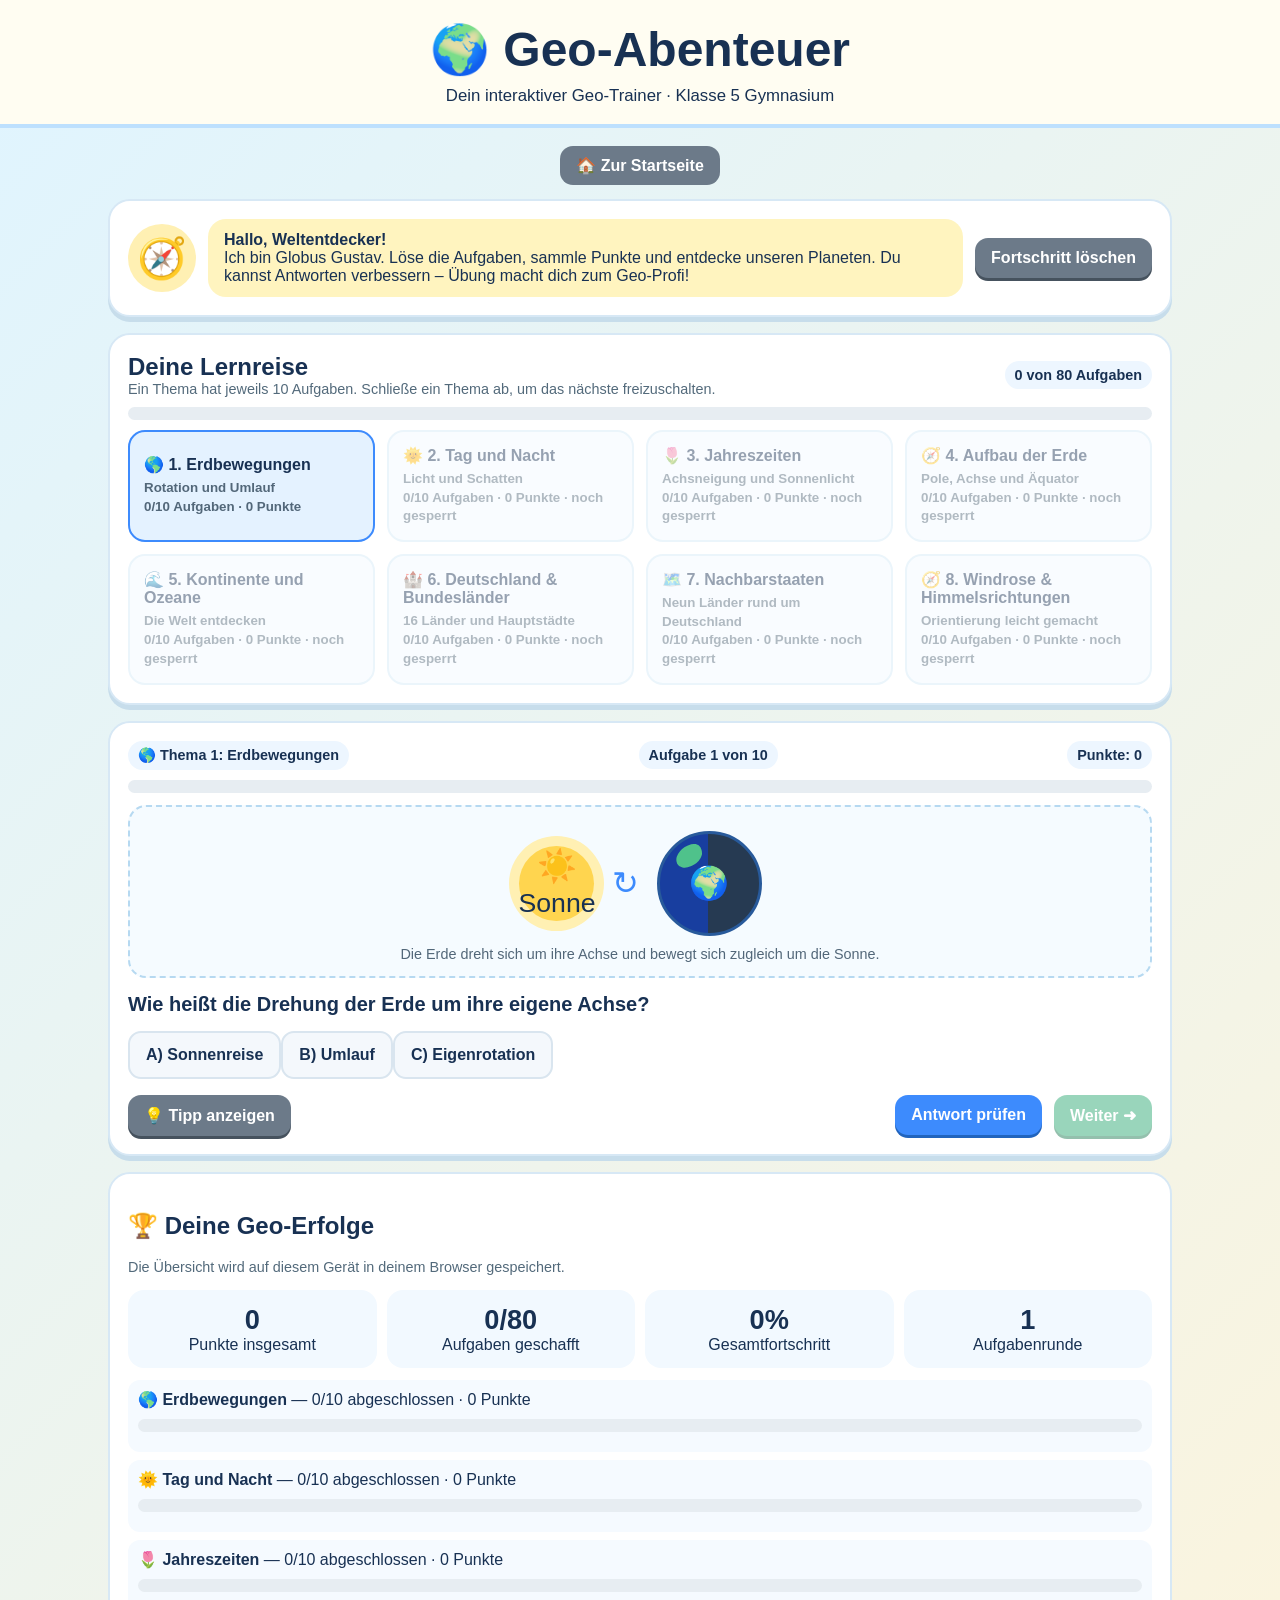
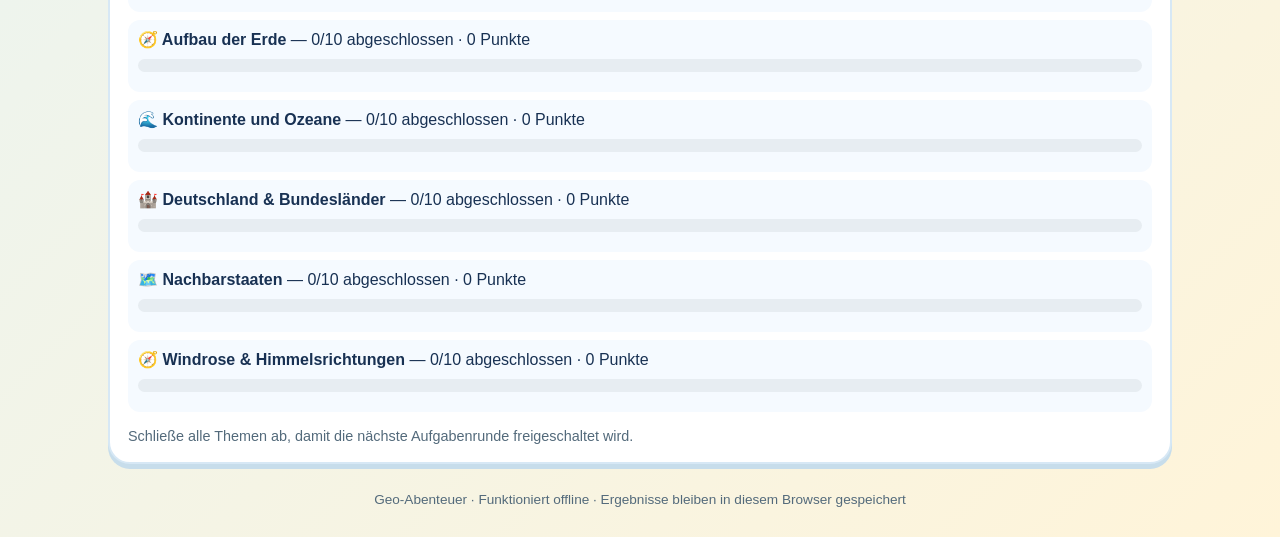
==== geo.html @ bce9910a "Add files via upload" ====
<!DOCTYPE html>
<html lang="de">
<head>
<meta charset="utf-8">
<meta name="viewport" content="width=device-width,initial-scale=1">
<title>Geo-Abenteuer – Klasse 5</title>
<style>
:root{--ink:#183153;--blue:#3d8bfd;--sky:#eaf6ff;--green:#20a46b;--gold:#ffd166;--pink:#ff8fab;--paper:#fffdf6}
*{box-sizing:border-box}body{margin:0;font-family:"Trebuchet MS",Arial,sans-serif;color:var(--ink);background:linear-gradient(135deg,#dff4ff,#fff4d9);min-height:100vh}
header{padding:22px 16px 18px;text-align:center;background:#fffdf2;border-bottom:4px solid #bde0fe}
h1{margin:0;font-size:clamp(1.8rem,4vw,3rem)}header p{margin:8px 0 0;font-size:1.05rem}
.wrap{max-width:1100px;margin:auto;padding:18px}
.panel{background:#fff;border:2px solid #d7e8f5;border-radius:22px;padding:18px;box-shadow:0 5px 0 #c7ddeb;margin-bottom:16px}
.toprow{display:flex;gap:12px;align-items:center;justify-content:space-between;flex-wrap:wrap}
.mascot{font-size:2.5rem;background:#fff0b3;border-radius:50%;width:68px;height:68px;display:grid;place-items:center;flex-shrink:0}
.bubble{background:#fff4bf;border-radius:18px;padding:12px 16px;flex:1;min-width:180px}
button,select,input{font:inherit}button{border:0;border-radius:13px;padding:11px 16px;background:var(--blue);color:white;font-weight:bold;cursor:pointer;box-shadow:0 3px 0 #2164bd;transition:transform .08s}
button:hover{filter:brightness(1.05)}button:active{transform:translateY(2px);box-shadow:0 1px 0 #2164bd}button:disabled{opacity:.45;cursor:not-allowed}
button.secondary{background:#6c7a89;box-shadow:0 3px 0 #46525e}button.green{background:var(--green);box-shadow:0 3px 0 #14764b}button.gold{background:#f2a900;box-shadow:0 3px 0 #b77f00;color:#18243a}
.progressbar{height:13px;background:#e7edf2;border-radius:99px;overflow:hidden;margin:10px 0}.progressbar span{display:block;height:100%;background:linear-gradient(90deg,#22c55e,#8bd450);width:0%;transition:width .25s}
.topics{display:grid;grid-template-columns:repeat(auto-fit,minmax(210px,1fr));gap:12px}
.topic{padding:14px;border-radius:17px;background:#f3faff;border:2px solid #d4eaf8;cursor:pointer;text-align:left;color:var(--ink);box-shadow:none}
.topic.active{border-color:#3d8bfd;background:#e4f2ff}.topic.done{border-color:#55b98a;background:#e9fff3}
.topic strong{display:block;margin-bottom:5px}.topic small{display:block;color:#526779;line-height:1.4}
.quizhead{display:flex;justify-content:space-between;gap:12px;flex-wrap:wrap;align-items:center}
.tag{background:#edf6ff;padding:6px 10px;border-radius:99px;font-size:.9rem;font-weight:bold}
.question{font-size:1.25rem;font-weight:bold;margin:15px 0}
.answers{display:grid;grid-template-columns:repeat(auto-fit,minmax(220px,1fr));gap:10px}
.answer{background:#f4f8fc;border:2px solid #d9e5ef;color:var(--ink);box-shadow:none;text-align:left;min-height:48px}
.answer.chosen{border-color:#3d8bfd;background:#e3f1ff}.answer.correct{border-color:#20a46b;background:#e5fff1}.answer.wrong{border-color:#e76f51;background:#fff0eb}
.feedback{padding:12px 14px;border-radius:14px;margin-top:14px;display:none;line-height:1.45}.feedback.show{display:block}.feedback.good{background:#e6fff0;border:2px solid #8edab0}.feedback.bad{background:#fff0eb;border:2px solid #ffc2b0}
.visual{background:#f5fbff;border:2px dashed #b6d9f1;border-radius:18px;padding:14px;margin:12px 0;text-align:center}
.diagram{display:flex;justify-content:center;align-items:center;gap:18px;flex-wrap:wrap;min-height:125px}
.sun{width:75px;height:75px;border-radius:50%;display:grid;place-items:center;background:#ffd54f;box-shadow:0 0 0 10px #fff0b3;font-size:2rem}
.earth{width:105px;height:105px;border-radius:50%;display:grid;place-items:center;background:linear-gradient(90deg,#183e9f 0 48%,#263a52 49% 100%);color:white;font-size:2rem;position:relative;overflow:hidden;border:3px solid #285a9b}
.earth:after{content:"";position:absolute;left:15px;top:12px;width:28px;height:20px;background:#4fc28b;border-radius:60% 35% 55% 40%;transform:rotate(-25deg)}
.axis{font-size:.9rem;color:#526779}.diagram .arrow{font-size:2rem;color:#3d8bfd}
.windrose{width:210px;height:210px;margin:auto;position:relative;border:3px solid #8bbfe5;border-radius:50%;background:#fff}
.windrose button{position:absolute;width:62px;height:42px;padding:6px;box-shadow:none}.windrose .n{top:4px;left:calc(50% - 31px)}.windrose .s{bottom:4px;left:calc(50% - 31px)}.windrose .e{right:4px;top:calc(50% - 21px)}.windrose .w{left:4px;top:calc(50% - 21px)}.windrose .ne{right:23px;top:24px;background:#f2a900;color:#172a46}.windrose .se{right:23px;bottom:24px;background:#f2a900;color:#172a46}.windrose .sw{left:23px;bottom:24px;background:#f2a900;color:#172a46}.windrose .nw{left:23px;top:24px;background:#f2a900;color:#172a46}
select,input[type=text]{padding:10px;border:2px solid #b8d4e8;border-radius:10px;background:white;max-width:100%}
.mapgrid{display:grid;grid-template-columns:repeat(auto-fit,minmax(130px,1fr));gap:8px;margin-top:12px}
.mapcell{padding:12px;background:#edf7ff;border:2px solid #cce4f6;border-radius:12px;text-align:center}
.smallnote{font-size:.9rem;color:#536a7b}.summarygrid{display:grid;grid-template-columns:repeat(auto-fit,minmax(160px,1fr));gap:10px}.stat{background:#f2f9ff;border-radius:16px;padding:14px;text-align:center}.stat b{font-size:1.7rem;display:block}
footer{text-align:center;padding:12px;color:#536a7b;font-size:.85rem}
@media(max-width:600px){.wrap{padding:10px}.panel{padding:13px}.question{font-size:1.1rem}}
</style>
</head>
<body>
<header><h1>🌍 Geo-Abenteuer</h1><p>Dein interaktiver Geo-Trainer · Klasse 5 Gymnasium</p></header>
<main class="wrap">
<div style="text-align:center;margin-bottom:14px"><a href="index.html" style="display:inline-block;background:#6c7a89;color:white;padding:10px 16px;border-radius:13px;text-decoration:none;font-weight:bold">🏠 Zur Startseite</a></div>
<section class="panel toprow">
 <div class="mascot" aria-hidden="true">🧭</div>
 <div class="bubble"><strong>Hallo, Weltentdecker!</strong><br>Ich bin Globus Gustav. Löse die Aufgaben, sammle Punkte und entdecke unseren Planeten. Du kannst Antworten verbessern – Übung macht dich zum Geo-Profi!</div>
 <button class="secondary" id="resetBtn" title="Alle gespeicherten Ergebnisse löschen">Fortschritt löschen</button>
</section>
<section class="panel">
 <div class="toprow"><div><h2 style="margin:0">Deine Lernreise</h2><div class="smallnote">Ein Thema hat jeweils 10 Aufgaben. Schließe ein Thema ab, um das nächste freizuschalten.</div></div><span class="tag" id="overallTag">0 von 80 Aufgaben</span></div>
 <div class="progressbar"><span id="overallBar"></span></div>
 <div class="topics" id="topics"></div>
</section>
<section class="panel" id="quizPanel">
 <div class="quizhead"><span class="tag" id="topicTag">Thema 1</span><span class="tag" id="countTag">Aufgabe 1 von 10</span><span class="tag" id="scoreTag">Punkte: 0</span></div>
 <div class="progressbar"><span id="topicBar"></span></div>
 <div id="visual" class="visual"></div>
 <div id="question" class="question"></div>
 <div id="answerArea"></div>
 <div id="feedback" class="feedback" role="status" aria-live="polite"></div>
 <div class="toprow" style="margin-top:16px"><button class="secondary" id="hintBtn">💡 Tipp anzeigen</button><span id="hint" class="smallnote"></span><span style="flex:1"></span><button id="checkBtn">Antwort prüfen</button><button class="green" id="nextBtn" disabled>Weiter ➜</button></div>
</section>
<section class="panel" id="summaryPanel">
 <h2>🏆 Deine Geo-Erfolge</h2><p class="smallnote">Die Übersicht wird auf diesem Gerät in deinem Browser gespeichert.</p>
 <div class="summarygrid" id="stats"></div><div id="summaryDetails" style="margin-top:12px"></div>
 <div class="toprow" style="margin-top:16px"><button class="gold" id="newRoundBtn" style="display:none">🔄 Neue Aufgabenrunde</button><span id="roundMessage" class="smallnote"></span></div>
</section>
<footer>Geo-Abenteuer · Funktioniert offline · Ergebnisse bleiben in diesem Browser gespeichert</footer>
</main>
<script>
const topics = [
{title:"Erdbewegungen",icon:"🌎",desc:"Rotation und Umlauf",items:[
["Wie heißt die Drehung der Erde um ihre eigene Achse?","Eigenrotation","Umlauf","Sonnenreise","Eigenrotation","Die Erde dreht sich um ihre eigene Achse. Das nennt man Rotation oder Eigenrotation.","Merke: Die Erde dreht sich wie ein Kreisel."],
["Wie lange dauert eine Erdrotation ungefähr?","24 Stunden","30 Tage","365 Tage","24 Stunden","Eine Drehung dauert ungefähr einen Tag, also 24 Stunden.","Ein Tag entsteht durch eine Drehung."],
["Wie heißt die Bewegung der Erde um die Sonne?","Umlauf","Eigenrotation","Mondrotation","Umlauf","Die Erde umrundet die Sonne auf ihrer Bahn.","Denk an eine Laufbahn um einen Mittelpunkt."],
["Wie lange braucht die Erde für einen Umlauf um die Sonne?","Ein Jahr","Ein Tag","Ein Monat","Ein Jahr","Ein Umlauf dauert ungefähr 365¼ Tage – also ein Jahr.","Ein Jahr hat ungefähr 365 Tage."],
["Welche Bewegung verursacht Tag und Nacht?","Eigenrotation","Umlauf um die Sonne","Die Neigung allein","Eigenrotation","Durch die Drehung wird jede Erdseite einmal zur Sonne und wieder von ihr weg gedreht.","Welche Bewegung bringt verschiedene Orte abwechselnd ins Licht?"],
["Welche Bewegung ist für die Länge eines Jahres wichtig?","Umlauf um die Sonne","Eigenrotation","Die Drehung des Mondes","Umlauf um die Sonne","Ein Jahr ist die Zeit für einen Umlauf der Erde um die Sonne.","Tag = Drehung, Jahr = Umlauf."],
["Die Erde dreht sich um …","ihre eigene Achse","die Sonne als Achse","den Nordpol","ihre eigene Achse","Die Erdachse verläuft gedanklich durch Nordpol und Südpol.","Welche Linie geht durch beide Pole?"],
["Die Erde bewegt sich auf ihrer Bahn um …","die Sonne","den Mond","den Äquator","die Sonne","Die Erde umkreist die Sonne.","Unser Sonnensystem hat die Sonne im Zentrum."],
["Welche Aussage stimmt?","Rotation dauert etwa einen Tag.","Rotation dauert ein Jahr.","Umlauf dauert 24 Stunden.","Rotation dauert etwa einen Tag.","Die Erdrotation dauert ungefähr 24 Stunden.","Ein Tag ist viel kürzer als ein Jahr."],
["Wie nennt man die gedachte Linie durch Nord- und Südpol?","Erdachse","Äquator","Erdumlauf","Erdachse","Die gedachte Drehachse der Erde heißt Erdachse.","Sie verläuft durch beide Pole."]]},
{title:"Tag und Nacht",icon:"🌞",desc:"Licht und Schatten",items:[
["Warum ist es auf der Erde Tag?","Die Sonne beleuchtet diese Erdseite.","Die Erde hört auf, sich zu drehen.","Der Mond leuchtet auf sie.","Die Sonne beleuchtet diese Erdseite.","Die Sonne beleuchtet immer eine Erdhalbkugel; dort ist Tag.","Sonne = Lichtquelle."],
["Warum wird es Nacht?","Der Ort ist von der Sonne abgewandt.","Die Sonne geht wirklich um die Erde.","Die Sonne schaltet sich aus.","Der Ort ist von der Sonne abgewandt.","Durch die Erdrotation dreht sich der Ort auf die Nachtseite.","Die Sonne scheint weiter – nur nicht auf diese Seite."],
["In welche Richtung dreht sich die Erde?","Von Westen nach Osten","Von Osten nach Westen","Von Norden nach Süden","Von Westen nach Osten","Die Erde rotiert von Westen nach Osten. Darum scheint die Sonne im Osten aufzugehen.","Die Sonne scheint am Morgen im Osten zu erscheinen."],
["Wo geht die Sonne scheinbar auf?","Im Osten","Im Westen","Im Süden","Im Osten","Durch die Erdrotation sehen wir die Sonne im Osten aufgehen.","Morgens beginnt der Tag im Osten."],
["Wo geht die Sonne scheinbar unter?","Im Westen","Im Osten","Im Norden","Im Westen","Die Sonne scheint im Westen unterzugehen.","Abends verschwindet sie scheinbar im Westen."],
["Ist überall auf der Erde gleichzeitig Tag?","Nein","Ja","Nur im Sommer","Nein","Eine Erdseite ist beleuchtet, die gegenüberliegende liegt im Dunkeln.","Stell dir eine Kugel mit Licht von einer Seite vor."],
["Was ist die Ursache für den Wechsel von Tag und Nacht?","Die Drehung der Erde","Der Umlauf des Mondes","Die Jahreszeiten","Die Drehung der Erde","Die Erde dreht sich in ungefähr 24 Stunden einmal um ihre Achse.","Das ist die Eigenrotation."],
["Was beleuchtet die Erde?","Die Sonne","Der Mond","Die Sterne allein","Die Sonne","Die Sonne ist unsere wichtigste Lichtquelle.","Ohne Sonnenlicht wäre die Erde dunkel."],
["Wenn bei uns Mittag ist, kann es anderswo …","Nacht sein","überall nur Mittag sein","keine Zeit geben","Nacht sein","Die Erde ist rund und wird nur auf einer Seite direkt von der Sonne beleuchtet.","Auf der anderen Seite ist es dunkel."],
["Warum scheint die Sonne über den Himmel zu wandern?","Weil sich die Erde dreht","Weil sie täglich die Erde umrundet","Weil der Himmel rotiert","Weil sich die Erde dreht","Die scheinbare Bewegung der Sonne entsteht vor allem durch die Erdrotation.","Nicht die Sonne umrundet täglich die Erde."]]},
{title:"Jahreszeiten",icon:"🌷",desc:"Achsneigung und Sonnenlicht",items:[
["Welche vier Jahreszeiten gibt es?","Frühling, Sommer, Herbst, Winter","Regenzeit, Trockenzeit, Nacht, Tag","Morgen, Mittag, Abend, Nacht","Frühling, Sommer, Herbst, Winter","In unseren Breiten unterscheiden wir Frühling, Sommer, Herbst und Winter.","Ordne die vier Jahreszeiten im Jahreslauf."],
["Was ist die wichtigste Ursache für die Jahreszeiten?","Die Neigung der Erdachse und der Umlauf um die Sonne","Die wechselnde Entfernung allein","Die Wolken","Die Neigung der Erdachse und der Umlauf um die Sonne","Die Erdachse ist geneigt. Im Jahreslauf erhalten die Halbkugeln unterschiedlich viel direktes Sonnenlicht.","Achte auf Sonnenstand und Tageslänge."],
["Wenn auf der Nordhalbkugel Sommer ist, ist auf der Südhalbkugel meist …","Winter","auch Sommer","Frühling","Winter","Die Halbkugeln sind im Jahreslauf entgegengesetzt zur Sonne geneigt.","Australien liegt auf der Südhalbkugel."],
["Warum ist es im Sommer oft wärmer?","Die Sonne steht höher und die Tage sind länger.","Die Erde ist immer viel näher an der Sonne.","Die Sonne ist heißer.","Die Sonne steht höher und die Tage sind länger.","Die Sonnenstrahlen treffen steiler auf und erwärmen den Boden stärker.","Steilere Strahlen bündeln Energie auf kleinerer Fläche."],
["Was ist im Winter auf der Nordhalbkugel typisch?","Kurze Tage und tief stehende Sonne","Lange Tage und hoch stehende Sonne","Die Erde hört auf, sich zu drehen","Kurze Tage und tief stehende Sonne","Die Nordhalbkugel ist von der Sonne weg geneigt.","Weniger Tageslicht bedeutet meist weniger Erwärmung."],
["Ist die Erde im Sommer auf der Nordhalbkugel immer am nächsten an der Sonne?","Nein","Ja","Nur nachts","Nein","Die Jahreszeiten entstehen nicht durch die Entfernung zur Sonne.","Die Achsneigung ist entscheidend."],
["Wie heißt die gedachte Linie in der Mitte der Erde?","Äquator","Erdachse","Wendekreis","Äquator","Der Äquator teilt die Erde in Nord- und Südhalbkugel.","Er liegt ungefähr in der Mitte zwischen den Polen."],
["Welche Halbkugel ist im Dezember stärker zur Sonne geneigt?","Südhalbkugel","Nordhalbkugel","Beide gleich stark","Südhalbkugel","Im Dezember ist auf der Südhalbkugel Sommer und auf der Nordhalbkugel Winter.","Denk an Weihnachten in Australien."],
["Warum sind die Tage im Sommer länger?","Die jeweilige Halbkugel ist zur Sonne geneigt.","Die Erde dreht sich im Sommer langsamer.","Die Sonne leuchtet länger.","Die jeweilige Halbkugel ist zur Sonne geneigt.","Der beleuchtete Tagesbogen ist auf dieser Halbkugel länger.","Die Erdrotation bleibt ungefähr gleich schnell."],
["Welche Aussage ist richtig?","Die Erdachse ist geneigt.","Die Erdachse steht senkrecht zur Umlaufbahn.","Jahreszeiten gibt es nur wegen Regen.","Die Erdachse ist geneigt.","Die Neigung der Erdachse beträgt ungefähr 23,5 Grad.","Diese Neigung sorgt für wechselnde Sonneneinstrahlung."]]},
{title:"Aufbau der Erde",icon:"🧭",desc:"Pole, Achse und Äquator",items:[
["Wie heißt die Hälfte nördlich des Äquators?","Nordhalbkugel","Südhalbkugel","Ozeanhalbkugel","Nordhalbkugel","Der Äquator teilt die Erde in eine Nord- und eine Südhalbkugel.","Nord liegt auf der Seite des Nordpols."],
["Wie heißt die Hälfte südlich des Äquators?","Südhalbkugel","Nordhalbkugel","Osthalbkugel","Südhalbkugel","Südlich des Äquators liegt die Südhalbkugel.","Dort liegt zum Beispiel Australien."],
["Wie heißt der nördlichste Punkt der Erde?","Nordpol","Südpol","Äquator","Nordpol","Der Nordpol liegt ganz im Norden der Erdachse.","Der Südpol liegt gegenüber."],
["Wie heißt der südlichste Punkt der Erde?","Südpol","Nordpol","Äquator","Südpol","Der Südpol liegt ganz im Süden.","Er liegt in der Antarktis."],
["Was ist der Äquator?","Eine gedachte Linie um die Mitte der Erde","Eine echte Straße","Die Erdachse","Eine gedachte Linie um die Mitte der Erde","Der Äquator ist eine gedachte Linie, die Nord- und Südhalbkugel trennt.","Er verläuft rund um die Erde."],
["Was ist die Erdachse?","Eine gedachte Linie durch die Pole","Eine Linie um den Äquator","Die Umlaufbahn","Eine gedachte Linie durch die Pole","Die Erde dreht sich um ihre gedachte Achse.","Sie ist auf Globusmodellen oft eingezeichnet."],
["Welche Bezeichnung passt zum Pol oben auf einem üblichen Globus?","Nordpol","Südpol","Äquator","Nordpol","Auf einem üblichen Globus ist der Nordpol oben dargestellt.","Das ist die übliche Kartendarstellung."],
["Der Äquator teilt die Erde in …","Nordhalbkugel und Südhalbkugel","Osten und Westen","Land und Wasser","Nordhalbkugel und Südhalbkugel","Die beiden Hälften heißen Nord- und Südhalbkugel.","Halbkugel bedeutet eine Hälfte der Kugel."],
["Was passiert bei der Erdrotation?","Die Erde dreht sich um ihre Achse.","Die Erde dreht sich um den Äquator.","Die Pole wandern täglich um die Erde.","Die Erde dreht sich um ihre Achse.","Die Erdachse ist die gedachte Linie der Drehung.","Rotation bedeutet Drehung."],
["Welche Linie verbindet Nordpol und Südpol gedanklich durch die Erde?","Erdachse","Äquator","Wendekreis","Erdachse","Die Erdachse verläuft durch beide Pole.","Der Äquator liegt quer dazu."]]},
{title:"Kontinente und Ozeane",icon:"🌊",desc:"Die Welt entdecken",items:[
["Wie viele Kontinente werden in unserem Modell unterschieden?","Sieben","Fünf","Neun","Sieben","Wir unterscheiden hier sieben Kontinente: Europa, Asien, Afrika, Nordamerika, Südamerika, Australien und Antarktika.","Lerne die Namen als Liste."],
["Welcher Kontinent liegt südlich von Europa?","Afrika","Nordamerika","Antarktika","Afrika","Afrika liegt südlich von Europa, getrennt durch das Mittelmeer.","Denk an das Mittelmeer."],
["Welcher Kontinent ist flächenmäßig der größte?","Asien","Europa","Australien","Asien","Asien ist der größte Kontinent.","Er reicht von Westasien bis weit nach Ostasien."],
["Welcher Kontinent liegt am Südpol?","Antarktika","Europa","Afrika","Antarktika","Antarktika umgibt den geografischen Südpol.","Dort ist es sehr kalt."],
["Wie viele Ozeane werden meist unterschieden?","Fünf","Drei","Sieben","Fünf","Pazifik, Atlantik, Indischer, Arktischer und Südlicher Ozean.","Merke dir die fünf Namen."],
["Welcher Ozean liegt zwischen Europa und Nordamerika?","Atlantischer Ozean","Indischer Ozean","Pazifischer Ozean","Atlantischer Ozean","Der Atlantik liegt zwischen Europa/Afrika und Amerika.","Er ist eine wichtige Verbindung zwischen den Kontinenten."],
["Welcher Ozean ist der größte?","Pazifischer Ozean","Arktischer Ozean","Indischer Ozean","Pazifischer Ozean","Der Pazifik ist der größte Ozean.","Er liegt zwischen Asien/Australien und Amerika."],
["Was ist ein Kontinent?","Eine große zusammenhängende Landmasse","Ein sehr tiefer Meeresteil","Ein einzelnes Land","Eine große zusammenhängende Landmasse","Kontinente sind große Landgebiete der Erde.","Ein Kontinent kann viele Länder umfassen."],
["Was ist ein Ozean?","Eine riesige zusammenhängende Meeresfläche","Ein Gebirge","Eine Insel","Eine riesige zusammenhängende Meeresfläche","Ozeane sind die großen Meeresbecken der Erde.","Sie trennen und verbinden Kontinente."],
["Welcher Kontinent liegt östlich von Europa und ist mit ihm verbunden?","Asien","Südamerika","Antarktika","Asien","Europa und Asien bilden zusammen die Landmasse Eurasien.","Die Grenze zwischen Europa und Asien ist teils eine Festlegung."]]},
{title:"Deutschland & Bundesländer",icon:"🏰",desc:"16 Länder und Hauptstädte",items:[
["Wie viele Bundesländer hat Deutschland?","16","9","12","16","Deutschland besteht aus 16 Bundesländern.","Dazu gehören auch drei Stadtstaaten."],
["Was ist die Hauptstadt von Sachsen?","Dresden","Leipzig","Chemnitz","Dresden","Dresden ist die Landeshauptstadt Sachsens.","Leipzig ist die größte Stadt Sachsens, aber nicht die Hauptstadt."],
["Was ist die Hauptstadt von Bayern?","München","Nürnberg","Augsburg","München","München ist die Landeshauptstadt Bayerns.","Bayern liegt im Südosten Deutschlands."],
["Was ist die Hauptstadt von Brandenburg?","Potsdam","Cottbus","Frankfurt (Oder)","Potsdam","Potsdam ist die Landeshauptstadt Brandenburgs und liegt nahe Berlin.","Berlin ist ein eigenes Bundesland."],
["Welches Bundesland hat die Hauptstadt Kiel?","Schleswig-Holstein","Mecklenburg-Vorpommern","Niedersachsen","Schleswig-Holstein","Kiel liegt im Norden an der Ostsee.","Merke: Kiel – Schleswig-Holstein."],
["Welche Stadt ist die Hauptstadt von Thüringen?","Erfurt","Jena","Weimar","Erfurt","Erfurt ist die Landeshauptstadt Thüringens.","Thüringen liegt in der Mitte Deutschlands."],
["Welche Hauptstadt gehört zu Hessen?","Wiesbaden","Frankfurt am Main","Kassel","Wiesbaden","Wiesbaden ist die Landeshauptstadt Hessens.","Frankfurt ist eine große Finanzstadt, aber nicht die Hauptstadt."],
["Welche Stadt ist die Hauptstadt von Mecklenburg-Vorpommern?","Schwerin","Rostock","Stralsund","Schwerin","Schwerin ist die Landeshauptstadt Mecklenburg-Vorpommerns.","Rostock ist eine bekannte Hafenstadt."],
["Welches Bundesland hat die Hauptstadt Mainz?","Rheinland-Pfalz","Saarland","Hessen","Rheinland-Pfalz","Mainz ist die Landeshauptstadt von Rheinland-Pfalz.","Mainz liegt am Rhein."],
["Welche Hauptstadt gehört zu Baden-Württemberg?","Stuttgart","Karlsruhe","Mannheim","Stuttgart","Stuttgart ist die Landeshauptstadt Baden-Württembergs.","Das Bundesland liegt im Südwesten."]]},
{title:"Nachbarstaaten",icon:"🗺️",desc:"Neun Länder rund um Deutschland",items:[
["Wie viele Nachbarstaaten hat Deutschland?","Neun","Sieben","Elf","Neun","Deutschland grenzt an neun Staaten.","Zähle sie auf einer Karte rundherum."],
["Welcher Nachbarstaat liegt nördlich von Deutschland?","Dänemark","Österreich","Schweiz","Dänemark","Dänemark liegt nördlich von Schleswig-Holstein.","Es ist Deutschlands einziger nördlicher Landnachbar."],
["Welcher Nachbarstaat liegt östlich von Deutschland?","Polen","Frankreich","Belgien","Polen","Polen grenzt im Osten an Deutschland.","Die Oder bildet teilweise die Grenze."],
["Welcher Nachbarstaat liegt südöstlich von Deutschland?","Tschechien","Niederlande","Luxemburg","Tschechien","Tschechien liegt südöstlich von Deutschland.","Es grenzt unter anderem an Sachsen und Bayern."],
["Welcher Staat liegt südlich von Deutschland?","Österreich","Dänemark","Niederlande","Österreich","Österreich liegt südlich von Deutschland.","Auch die Schweiz liegt im Süden."],
["Welcher Nachbarstaat liegt westlich von Deutschland?","Frankreich","Polen","Tschechien","Frankreich","Frankreich liegt westlich beziehungsweise südwestlich von Deutschland.","Es grenzt unter anderem an das Saarland und Rheinland-Pfalz."],
["Welcher Staat grenzt im Westen an Deutschland und heißt wie seine Hauptstadt?","Luxemburg","Belgien","Dänemark","Luxemburg","Das Land Luxemburg grenzt im Westen an Deutschland.","Ein kleines Nachbarland."],
["Welcher Staat liegt zwischen Deutschland und Frankreich im Westen?","Belgien","Polen","Österreich","Belgien","Belgien liegt westlich von Deutschland und nördlich von Frankreich.","Die Niederlande liegen ebenfalls im Westen."],
["Welcher Nachbarstaat liegt im Nordwesten?","Niederlande","Österreich","Polen","Niederlande","Die Niederlande liegen nordwestlich von Deutschland.","Sie grenzen an Nordrhein-Westfalen und Niedersachsen."],
["Welcher Staat liegt südlich von Bayern und Baden-Württemberg?","Schweiz","Dänemark","Polen","Schweiz","Die Schweiz liegt südlich von Deutschland.","Sie grenzt an Baden-Württemberg und Bayern."]]},
{title:"Windrose & Himmelsrichtungen",icon:"🧭",desc:"Orientierung leicht gemacht",items:[
["Welche Himmelsrichtung liegt oben auf einer üblichen Karte?","Norden","Süden","Westen","Norden","Karten sind meist so ausgerichtet, dass Norden oben liegt.","Oben = Norden, wenn nichts anderes angegeben ist."],
["Welche Richtung liegt rechts auf einer üblichen Karte?","Osten","Westen","Süden","Osten","Wenn Norden oben ist, liegt Osten rechts.","Merke: N oben, O rechts."],
["Welche Richtung liegt links auf einer üblichen Karte?","Westen","Osten","Norden","Westen","Westen liegt links, wenn Norden oben ist.","W steht links."],
["Welche Richtung liegt gegenüber von Norden?","Süden","Osten","Nordosten","Süden","Norden und Süden liegen einander gegenüber.","Sie bilden eine Nord-Süd-Linie."],
["Welche Richtung liegt zwischen Norden und Osten?","Nordosten","Südosten","Nordwesten","Nordosten","Nordosten liegt genau zwischen Norden und Osten.","Die Zwischenrichtungen liegen diagonal."],
["Welche Richtung liegt zwischen Süden und Westen?","Südwesten","Südosten","Nordwesten","Südwesten","Südwesten liegt zwischen Süden und Westen.","Süd + West = Südwest."],
["Wenn du nach Osten schaust, liegt Norden …","links","rechts","hinter dir","links","Drehst du dich nach Osten, zeigt deine linke Seite nach Norden.","Probiere es mit deinem Körper aus."],
["Welche Richtung liegt zwischen Osten und Süden?","Südosten","Nordosten","Südwesten","Südosten","Südosten liegt diagonal zwischen Osten und Süden.","O + S = SO."],
["Welche Abkürzung steht für Nordwesten?","NW","NO","SW","NW","NW bedeutet Nordwesten.","N steht für Nord, W für West."],
["Ein Ort liegt südlich von dir. In welche Richtung musst du gehen?","Nach Süden","Nach Norden","Nach Westen","Nach Süden","Südlich bedeutet in Richtung Süden.","Auf einer normalen Karte ist Süden unten."]]}
];
let state={round:1,active:0,progress:topics.map(()=>({done:0,score:0,answers:[]})),questionOrder:topics.map(t=>t.items.map((_,i)=>i)),current:0,selected:null,checked:false};
const $=id=>document.getElementById(id);
function save(){try{localStorage.setItem("geoAbenteuerV1",JSON.stringify(state))}catch(e){}}
function load(){try{const s=JSON.parse(localStorage.getItem("geoAbenteuerV1"));if(s&&s.progress&&s.progress.length===topics.length)state=s}catch(e){}}
function unlocked(i){return i===0||state.progress[i-1].done>=10}
function renderTopics(){
 const el=$("topics");el.innerHTML="";
 topics.forEach((t,i)=>{let p=state.progress[i],b=document.createElement("button");b.className="topic"+(i===state.active?" active":"")+(p.done>=10?" done":"");b.disabled=!unlocked(i);b.innerHTML=`<strong>${t.icon} ${i+1}. ${t.title} ${p.done>=10?"✅":""}</strong><small>${t.desc}</small><small>${p.done}/10 Aufgaben · ${p.score} Punkte ${!unlocked(i)?"· noch gesperrt":""}</small>`;b.onclick=()=>{state.active=i;state.current=Math.min(state.progress[i].done,9);state.selected=null;state.checked=false;render()};el.appendChild(b)});
}
function currentQ(){let t=topics[state.active],idx=state.questionOrder[state.active][state.current];return t.items[idx]}
function visualFor(i){
 if(i===0)return `<div class="diagram"><div class="sun">☀️<br><small>Sonne</small></div><div class="arrow">↻</div><div class="earth">🌍</div></div><div class="axis">Die Erde dreht sich um ihre Achse und bewegt sich zugleich um die Sonne.</div>`;
 if(i===1)return `<div class="diagram"><div class="sun">☀️</div><div class="arrow">☀️ ➜</div><div class="earth">🌍</div></div><div class="axis">Eine Seite ist beleuchtet, die andere liegt im Schatten.</div>`;
 if(i===2)return `<div class="diagram"><div class="sun">☀️</div><div class="arrow">↗</div><div class="earth" style="transform:rotate(23deg)">🌍</div></div><div class="axis">Die Erdachse ist geneigt. Im Jahreslauf ändern sich Sonnenstand und Tageslänge.</div>`;
 if(i===3)return `<div class="diagram"><div class="earth">🌍</div></div><div class="axis">Nordpol · Erdachse · Äquator · Südpol</div>`;
 if(i===7)return `<div class="windrose"><button class="n" onclick="rose('N')">N</button><button class="ne" onclick="rose('NO')">NO</button><button class="e" onclick="rose('O')">O</button><button class="se" onclick="rose('SO')">SO</button><button class="s" onclick="rose('S')">S</button><button class="sw" onclick="rose('SW')">SW</button><button class="w" onclick="rose('W')">W</button><button class="nw" onclick="rose('NW')">NW</button></div><div class="axis">Klicke eine Richtung an, um sie in einer kleinen Übung zu erkennen.</div>`;
 if(i===4)return `<div style="font-size:2.5rem">🌍 🧩 🌊</div><div class="axis">Kontinente sind große Landmassen, Ozeane sind riesige Meeresflächen.</div>`;
 if(i===5)return `<div style="font-size:2.5rem">🇩🇪 🏙️ 🏞️</div><div class="axis">Deutschland besteht aus 16 Bundesländern. Jedes hat eine Landeshauptstadt.</div>`;
 if(i===6)return `<div style="font-size:2.5rem">🇩🇪 ↔ 🇩🇰 🇵🇱 🇨🇿 🇦🇹 🇨🇭 🇫🇷 🇱🇺 🇧🇪 🇳🇱</div><div class="axis">Deutschland hat neun Nachbarstaaten.</div>`;
 return `<div style="font-size:2.5rem">🧭 N · O · S · W</div><div class="axis">Die Windrose zeigt die vier Hauptrichtungen und vier Zwischenrichtungen.</div>`;
}
window.rose=function(v){$("hint").textContent="Du hast "+({N:"Norden",NO:"Nordosten",O:"Osten",SO:"Südosten",S:"Süden",SW:"Südwesten",W:"Westen",NW:"Nordwesten"}[v])+" angeklickt. Schau, wo die Richtung auf der Windrose liegt!";};
function renderQuestion(){
 let i=state.active,t=topics[i],q=currentQ(),p=state.progress[i];$("topicTag").textContent=`${t.icon} Thema ${i+1}: ${t.title}`;$("countTag").textContent=`Aufgabe ${state.current+1} von 10`;$("scoreTag").textContent=`Punkte: ${p.score}`;$("topicBar").style.width=(p.done*10)+"%";$("visual").innerHTML=visualFor(i);$("question").textContent=q[0];$("feedback").className="feedback";$("feedback").textContent="";$("hint").textContent="";$("checkBtn").disabled=false;$("nextBtn").disabled=true;
 const area=$("answerArea");area.innerHTML="";state.selected=null;state.checked=false;
 let opts=[q[1],q[2],q[3]].sort(()=>Math.random()-.5);
 opts.forEach((a,j)=>{let b=document.createElement("button");b.className="answer";b.textContent=String.fromCharCode(65+j)+") "+a;b.onclick=()=>{if(state.checked)return;state.selected=a;[...area.children].forEach(x=>x.classList.remove("chosen"));b.classList.add("chosen")};area.appendChild(b)});
}
function renderSummary(){
 let done=state.progress.reduce((a,p)=>a+p.done,0),score=state.progress.reduce((a,p)=>a+p.score,0);$("overallTag").textContent=`${done} von ${topics.length*10} Aufgaben`; $("overallBar").style.width=(done/(topics.length*10)*100)+"%";
 $("stats").innerHTML=`<div class="stat"><b>${score}</b>Punkte insgesamt</div><div class="stat"><b>${done}/${topics.length*10}</b>Aufgaben geschafft</div><div class="stat"><b>${Math.round(done/(topics.length*10)*100)}%</b>Gesamtfortschritt</div><div class="stat"><b>${state.round}</b>Aufgabenrunde</div>`;
 $("summaryDetails").innerHTML=topics.map((t,i)=>`<div style="margin:8px 0;padding:10px;border-radius:12px;background:#f5faff"><strong>${t.icon} ${t.title}</strong> — ${state.progress[i].done}/10 abgeschlossen · ${state.progress[i].score} Punkte<div class="progressbar"><span style="width:${state.progress[i].done*10}%"></span></div></div>`).join("");
 const all=state.progress.every(p=>p.done>=10);$("newRoundBtn").style.display=all?"inline-block":"none";$("roundMessage").textContent=all?"Fantastisch! Du hast alle Themen abgeschlossen. Jetzt kannst du eine neue Runde starten.":"Schließe alle Themen ab, damit die nächste Aufgabenrunde freigeschaltet wird.";
}
function render(){renderTopics();renderQuestion();renderSummary();save()}
$("hintBtn").onclick=()=>{$("hint").textContent=currentQ()[6]};
$("checkBtn").onclick=()=>{
 if(state.selected===null){$("feedback").className="feedback show bad";$("feedback").textContent="Wähle zuerst eine Antwort aus.";return}
 const q=currentQ(),right=state.selected===q[4],fb=$("feedback");
 state.checked=true;$("checkBtn").disabled=true;$("nextBtn").disabled=false;
 [...$("answerArea").children].forEach(b=>{let val=b.textContent.slice(3);if(val===q[4])b.classList.add("correct");else if(val===state.selected&&!right)b.classList.add("wrong")});
 if(right){fb.className="feedback show good";fb.innerHTML="🎉 <strong>Richtig!</strong> "+q[5];let p=state.progress[state.active];if(!p.answers[state.current]){p.score+=1;p.done=Math.max(p.done,state.current+1);p.answers[state.current]=true}}
 else{fb.className="feedback show bad";fb.innerHTML="Fast! Versuche es noch einmal. Tipp: "+q[6];state.checked=false;$("checkBtn").disabled=false;$("checkBtn").textContent="Erneut prüfen";$("nextBtn").disabled=true}
 renderTopics();renderSummary();$("scoreTag").textContent=`Punkte: ${state.progress[state.active].score}`;save();
};
$("nextBtn").onclick=()=>{
 let p=state.progress[state.active];
 if(!p.answers[state.current]){ // allow retry before advancing
   if(!state.checked){return}
   if(state.selected!==currentQ()[4]){state.checked=false;renderQuestion();return}
 }
 if(state.current<9)state.current++;
 else if(p.done>=10&&state.active<topics.length-1&&unlocked(state.active+1)){state.active++;state.current=0}
 else if(p.done<10){$("feedback").className="feedback show bad";$("feedback").textContent="Beantworte diese Aufgabe richtig, bevor du weitergehst.";return}
 state.selected=null;state.checked=false;render();
};
$("newRoundBtn").onclick=()=>{if(!state.progress.every(p=>p.done>=10))return;state.round++;state.progress=topics.map(()=>({done:0,score:0,answers:[]}));state.questionOrder=topics.map(t=>t.items.map((_,i)=>i).sort(()=>Math.random()-.5));state.active=0;state.current=0;state.selected=null;state.checked=false;render()};
$("resetBtn").onclick=()=>{if(confirm("Möchtest du wirklich alle gespeicherten Ergebnisse löschen?")){localStorage.removeItem("geoAbenteuerV1");state={round:1,active:0,progress:topics.map(()=>({done:0,score:0,answers:[]})),questionOrder:topics.map(t=>t.items.map((_,i)=>i)),current:0,selected:null,checked:false};render()}};
load();render();
</script>
</body>
</html>
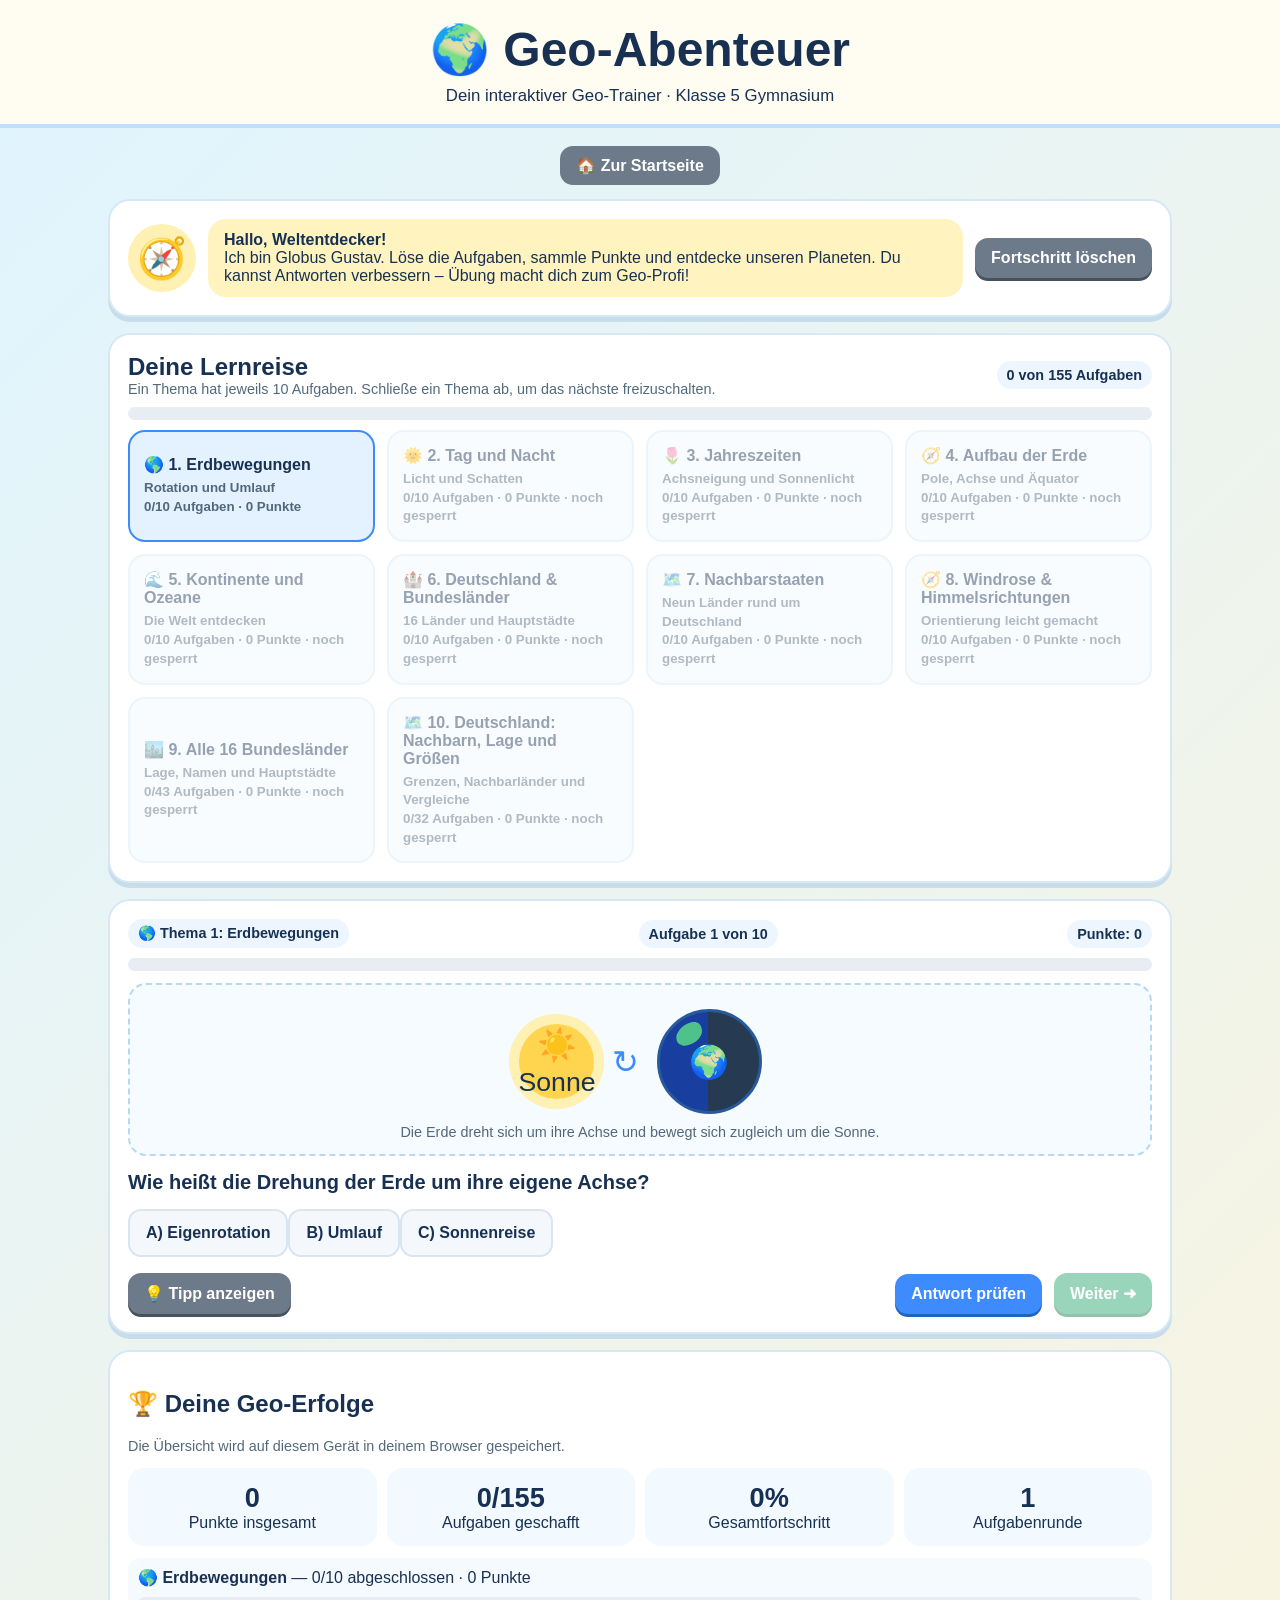
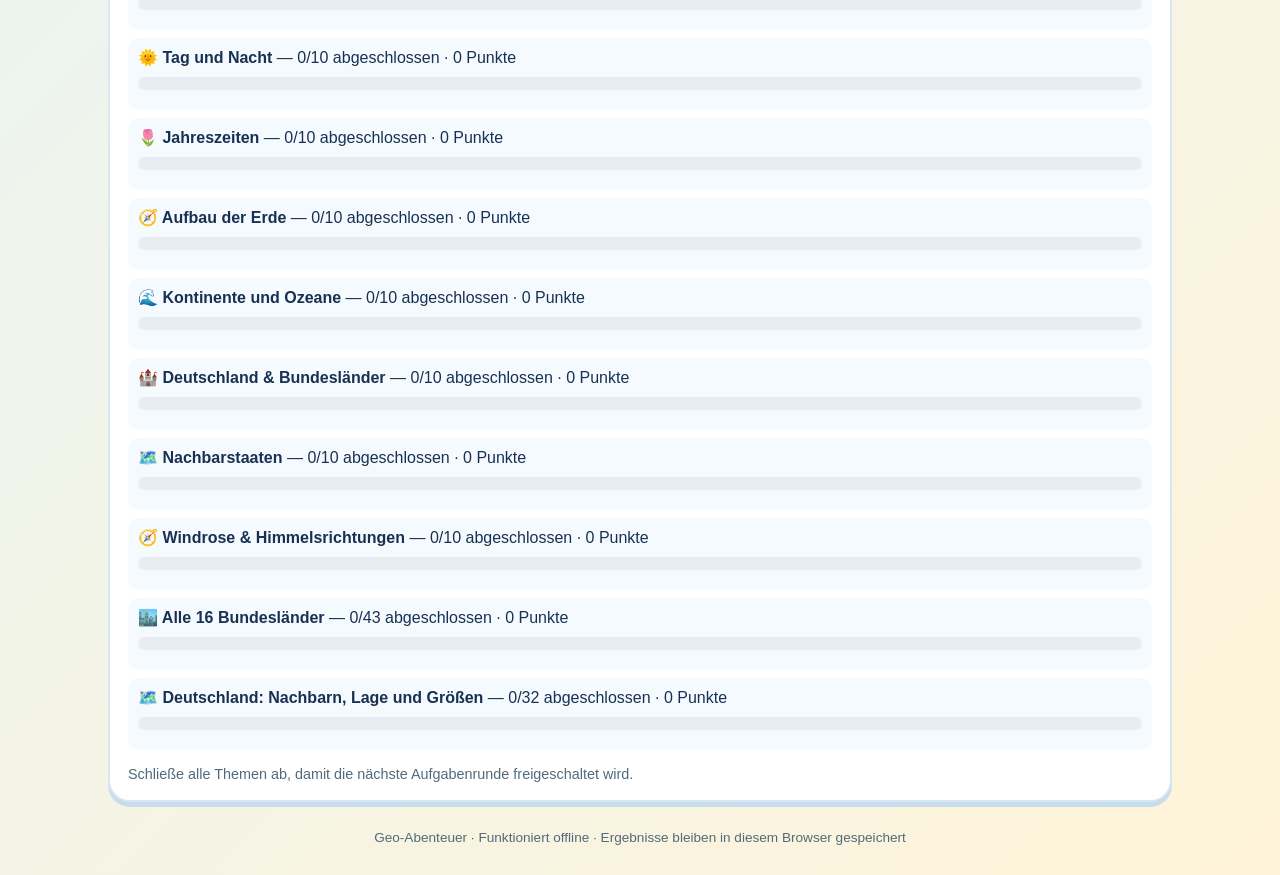
==== commit d9c901e7: "Add files via upload" ====
--- a/geo.html
+++ b/geo.html
@@ -165,15 +165,94 @@
 ["Welche Richtung liegt zwischen Osten und Süden?","Südosten","Nordosten","Südwesten","Südosten","Südosten liegt diagonal zwischen Osten und Süden.","O + S = SO."],
 ["Welche Abkürzung steht für Nordwesten?","NW","NO","SW","NW","NW bedeutet Nordwesten.","N steht für Nord, W für West."],
 ["Ein Ort liegt südlich von dir. In welche Richtung musst du gehen?","Nach Süden","Nach Norden","Nach Westen","Nach Süden","Südlich bedeutet in Richtung Süden.","Auf einer normalen Karte ist Süden unten."]]}
+,
+{title:"Alle 16 Bundesländer",icon:"🏙️",desc:"Lage, Namen und Hauptstädte",items:[
+["Welches Bundesland hat die Hauptstadt Dresden?","Sachsen","Sachsen-Anhalt","Thüringen","Sachsen","Dresden ist die Landeshauptstadt von Sachsen.","Denk an den Freistaat im Osten Deutschlands."],
+["Wie heißt die Hauptstadt von Bayern?","München","Nürnberg","Stuttgart","München","München ist die Hauptstadt Bayerns.","München liegt im Süden Bayerns."],
+["Wie heißt die Hauptstadt von Sachsen-Anhalt?","Magdeburg","Halle (Saale)","Erfurt","Magdeburg","Magdeburg ist die Hauptstadt von Sachsen-Anhalt.","Magdeburg liegt an der Elbe."],
+["Wie heißt die Hauptstadt von Thüringen?","Erfurt","Weimar","Jena","Erfurt","Erfurt ist die Landeshauptstadt Thüringens.","Erfurt liegt ungefähr in der Mitte Deutschlands."],
+["Wie heißt die Hauptstadt von Brandenburg?","Potsdam","Cottbus","Rostock","Potsdam","Potsdam liegt direkt bei Berlin und ist Hauptstadt Brandenburgs.","Potsdam umgibt Berlin, ist aber eine eigene Landeshauptstadt."],
+["Wie heißt die Hauptstadt von Mecklenburg-Vorpommern?","Schwerin","Rostock","Stralsund","Schwerin","Schwerin ist die Hauptstadt von Mecklenburg-Vorpommern.","Rostock ist größer, aber nicht die Landeshauptstadt."],
+["Wie heißt die Hauptstadt von Niedersachsen?","Hannover","Braunschweig","Oldenburg","Hannover","Hannover ist die Landeshauptstadt Niedersachsens.","Hannover liegt im Norden Deutschlands."],
+["Wie heißt die Hauptstadt von Schleswig-Holstein?","Kiel","Lübeck","Flensburg","Kiel","Kiel ist die Landeshauptstadt Schleswig-Holsteins.","Kiel liegt an der Ostsee."],
+["Wie heißt die Hauptstadt von Hamburg?","Hamburg","Bremen","Lübeck","Hamburg","Hamburg ist Stadt und Bundesland zugleich.","Hamburg ist ein Stadtstaat."],
+["Wie heißt die Hauptstadt von Bremen?","Bremen","Bremerhaven","Oldenburg","Bremen","Die Stadt Bremen ist die Hauptstadt des Bundeslandes Bremen.","Das Bundesland besteht aus Bremen und Bremerhaven."],
+["Wie heißt die Hauptstadt von Berlin?","Berlin","Potsdam","Leipzig","Berlin","Berlin ist Stadt und Bundesland zugleich.","Berlin ist ein Stadtstaat."],
+["Wie heißt die Hauptstadt von Hessen?","Wiesbaden","Frankfurt am Main","Kassel","Wiesbaden","Wiesbaden ist die Hauptstadt Hessens.","Frankfurt ist sehr bekannt, aber nicht die Landeshauptstadt."],
+["Wie heißt die Hauptstadt von Rheinland-Pfalz?","Mainz","Koblenz","Trier","Mainz","Mainz ist die Landeshauptstadt von Rheinland-Pfalz.","Mainz liegt am Rhein."],
+["Wie heißt die Hauptstadt des Saarlandes?","Saarbrücken","Trier","Kaiserslautern","Saarbrücken","Saarbrücken ist die Landeshauptstadt des Saarlandes.","Das Saarland liegt im Südwesten Deutschlands."],
+["Wie heißt die Hauptstadt von Baden-Württemberg?","Stuttgart","Karlsruhe","Freiburg","Stuttgart","Stuttgart ist die Landeshauptstadt Baden-Württembergs.","Das Bundesland liegt im Südwesten."],
+["Wie heißt die Hauptstadt von Nordrhein-Westfalen?","Düsseldorf","Köln","Dortmund","Düsseldorf","Düsseldorf ist die Landeshauptstadt Nordrhein-Westfalens.","Köln ist sehr groß, aber Düsseldorf ist die Hauptstadt."],
+["Welches Bundesland liegt ganz im Nordosten Deutschlands und hat die Ostsee-Küste?","Mecklenburg-Vorpommern","Saarland","Hessen","Mecklenburg-Vorpommern","Mecklenburg-Vorpommern liegt im Nordosten an der Ostsee.","Suche die Ostseeküste auf der Karte."],
+["Welches Bundesland liegt im äußersten Südosten Deutschlands?","Bayern","Schleswig-Holstein","Saarland","Bayern","Bayern liegt im Südosten und grenzt unter anderem an Österreich und Tschechien.","Denk an die Alpen."],
+["Welches Bundesland liegt im Südwesten an Frankreich?","Saarland","Brandenburg","Mecklenburg-Vorpommern","Saarland","Das Saarland liegt im Südwesten und grenzt an Frankreich und Luxemburg.","Es ist eines der kleineren Bundesländer."],
+["Welches Bundesland umgibt Berlin fast vollständig?","Brandenburg","Sachsen","Niedersachsen","Brandenburg","Berlin liegt innerhalb des Bundeslandes Brandenburg, ist aber selbst ein Bundesland.","Auf der Karte liegt Brandenburg rund um Berlin."],
+["Welches Bundesland liegt westlich von Sachsen und östlich von Hessen?","Thüringen","Bremen","Schleswig-Holstein","Thüringen","Thüringen liegt westlich von Sachsen und östlich von Hessen.","Suche die Mitte Deutschlands."],
+["Welches Bundesland liegt zwischen Niedersachsen und Bayern, östlich von Hessen?","Thüringen","Hamburg","Saarland","Thüringen","Thüringen liegt in der Mitte Deutschlands.","Es grenzt auch an Sachsen und Sachsen-Anhalt."],
+["Welches Bundesland hat sowohl Nordsee- als auch Ostseeküste?","Schleswig-Holstein","Niedersachsen","Mecklenburg-Vorpommern","Schleswig-Holstein","Schleswig-Holstein liegt zwischen Nordsee und Ostsee.","Es ist der Landesteil zwischen den beiden Meeren."],
+["Welches Bundesland liegt an der Nordsee und grenzt an die Niederlande?","Niedersachsen","Bayern","Thüringen","Niedersachsen","Niedersachsen liegt im Nordwesten und grenzt an die Niederlande.","Suche die niederländische Grenze im Nordwesten."],
+["Welches Bundesland grenzt an Polen und Tschechien?","Sachsen","Hessen","Saarland","Sachsen","Sachsen grenzt im Osten an Polen und im Süden an Tschechien.","Sachsen liegt an Deutschlands östlicher Grenze."],
+["Welches Bundesland grenzt an Dänemark?","Schleswig-Holstein","Bayern","Sachsen-Anhalt","Schleswig-Holstein","Die Grenze zu Dänemark liegt im Norden Schleswig-Holsteins.","Ganz oben auf der Deutschlandkarte."],
+["Welches Bundesland grenzt an die Niederlande und Belgien?","Nordrhein-Westfalen","Sachsen","Mecklenburg-Vorpommern","Nordrhein-Westfalen","Nordrhein-Westfalen liegt im Westen und grenzt an beide Länder.","Suche die westliche Grenze Deutschlands."],
+["Welches Bundesland grenzt an Österreich und die Schweiz?","Baden-Württemberg","Brandenburg","Thüringen","Baden-Württemberg","Baden-Württemberg grenzt an Frankreich, die Schweiz und über den Bodensee an Österreich.","Es liegt im Südwesten."],
+["Welches Bundesland grenzt an Tschechien und Österreich?","Bayern","Saarland","Niedersachsen","Bayern","Bayern hat Grenzen zu Tschechien und Österreich.","Es liegt im Südosten."],
+["Welches Bundesland liegt an der Grenze zu Frankreich und Luxemburg?","Rheinland-Pfalz","Sachsen-Anhalt","Mecklenburg-Vorpommern","Rheinland-Pfalz","Rheinland-Pfalz grenzt an Frankreich und Luxemburg.","Es liegt westlich von Hessen."],
+["Welche zwei Bundesländer sind Stadtstaaten neben Berlin?","Hamburg und Bremen","Sachsen und Thüringen","Bayern und Hessen","Hamburg und Bremen","Berlin, Hamburg und Bremen sind die drei Stadtstaaten.","Stadtstaaten sind zugleich Stadt und Bundesland."],
+["Welches Bundesland ist flächenmäßig das größte?","Bayern","Niedersachsen","Baden-Württemberg","Bayern","Bayern ist das größte Bundesland nach Fläche.","Es liegt im Südosten und umfasst auch die Alpenregion."],
+["Welches Bundesland ist flächenmäßig das kleinste?","Bremen","Saarland","Hamburg","Bremen","Bremen ist das kleinste Bundesland nach Fläche.","Es besteht aus Bremen und Bremerhaven."],
+["Welches Bundesland hat die meisten Einwohner?","Nordrhein-Westfalen","Bayern","Sachsen","Nordrhein-Westfalen","Nordrhein-Westfalen ist das einwohnerreichste Bundesland.","Viele große Städte liegen im Ruhrgebiet und Rheinland."],
+["Welches ist flächenmäßig größer: Sachsen oder Thüringen?","Sachsen","Thüringen","Beide sind gleich groß","Sachsen","Sachsen ist flächenmäßig größer als Thüringen.","Vergleiche die Fläche, nicht die Einwohnerzahl."],
+["Welches ist flächenmäßig größer: Niedersachsen oder Hessen?","Niedersachsen","Hessen","Beide sind gleich groß","Niedersachsen","Niedersachsen ist deutlich größer als Hessen.","Niedersachsen liegt im Norden und ist großflächig."],
+["Welches ist flächenmäßig größer: Brandenburg oder Saarland?","Brandenburg","Saarland","Beide sind gleich groß","Brandenburg","Brandenburg ist viel größer als das Saarland.","Das Saarland ist eines der kleinsten Länder."],
+["Welche Hauptstadt gehört zu Sachsen?","Dresden","Leipzig","Chemnitz","Dresden","Dresden ist die Hauptstadt; Leipzig und Chemnitz sind große Städte in Sachsen.","Die Hauptstadt ist nicht immer die größte Stadt."],
+["Welche Hauptstadt gehört zu Nordrhein-Westfalen?","Düsseldorf","Köln","Essen","Düsseldorf","Düsseldorf ist Hauptstadt von Nordrhein-Westfalen.","Köln ist größer bekannt, aber nicht die Landeshauptstadt."],
+["Welche Hauptstadt gehört zu Hessen?","Wiesbaden","Frankfurt am Main","Darmstadt","Wiesbaden","Wiesbaden ist Hauptstadt von Hessen.","Frankfurt ist ein wichtiges Finanzzentrum, aber nicht Hauptstadt."],
+["Welche Hauptstadt gehört zu Mecklenburg-Vorpommern?","Schwerin","Rostock","Greifswald","Schwerin","Schwerin ist die Landeshauptstadt.","Nicht die größte Stadt ist automatisch Hauptstadt."],
+["Welche Hauptstadt gehört zu Brandenburg?","Potsdam","Cottbus","Frankfurt (Oder)","Potsdam","Potsdam ist die Hauptstadt Brandenburgs.","Potsdam liegt nahe Berlin."],
+["Welche Hauptstadt gehört zu Niedersachsen?","Hannover","Göttingen","Wolfsburg","Hannover","Hannover ist die Hauptstadt Niedersachsens.","Die Stadt liegt ziemlich zentral im Bundesland."]]},
+{title:"Deutschland: Nachbarn, Lage und Größen",icon:"🗺️",desc:"Grenzen, Nachbarländer und Vergleiche",items:[
+["Wie viele Nachbarstaaten hat Deutschland?","Neun","Sieben","Elf","Neun","Deutschland hat neun Nachbarstaaten.","Sie liegen im Norden, Osten, Süden und Westen."],
+["Welcher Nachbarstaat liegt nördlich von Deutschland?","Dänemark","Österreich","Frankreich","Dänemark","Dänemark liegt nördlich von Deutschland.","Suche die Grenze ganz oben auf der Karte."],
+["Welcher Nachbarstaat liegt östlich von Deutschland und westlich von Belarus?","Polen","Frankreich","Belgien","Polen","Polen grenzt östlich an Deutschland.","Die Grenze liegt östlich von Brandenburg und Sachsen."],
+["Welcher Nachbarstaat liegt östlich von Bayern und südlich von Sachsen?","Tschechien","Belgien","Dänemark","Tschechien","Tschechien grenzt an Sachsen und Bayern.","Die Grenze verläuft im Südosten und Osten."],
+["Welcher Nachbarstaat liegt südlich von Bayern?","Österreich","Dänemark","Niederlande","Österreich","Österreich liegt südlich von Bayern.","Dort liegen die Alpen."],
+["Welcher Nachbarstaat liegt südwestlich von Deutschland und grenzt an Baden-Württemberg?","Schweiz","Dänemark","Polen","Schweiz","Die Schweiz liegt südlich von Baden-Württemberg.","Die Grenze verläuft teilweise am Rhein und Bodensee."],
+["Welcher Nachbarstaat liegt westlich von Deutschland und hat Paris als Hauptstadt?","Frankreich","Belgien","Luxemburg","Frankreich","Frankreich grenzt im Westen und Südwesten an Deutschland.","Paris ist die Hauptstadt Frankreichs."],
+["Welcher Nachbarstaat liegt westlich von Nordrhein-Westfalen und hat Amsterdam als Hauptstadt?","Niederlande","Polen","Österreich","Niederlande","Die Niederlande liegen westlich von Deutschland.","Amsterdam ist die Hauptstadt der Niederlande."],
+["Welcher kleine Nachbarstaat liegt zwischen Belgien, Frankreich und Deutschland?","Luxemburg","Dänemark","Tschechien","Luxemburg","Luxemburg liegt im Westen Deutschlands zwischen mehreren Nachbarn.","Es ist ein kleines Land westlich von Rheinland-Pfalz."],
+["Welcher Nachbarstaat liegt westlich von Nordrhein-Westfalen und südlich der Niederlande?","Belgien","Polen","Dänemark","Belgien","Belgien grenzt an Nordrhein-Westfalen und Rheinland-Pfalz.","Belgien liegt im Westen Deutschlands."],
+["Welche zwei Meere liegen an der deutschen Küste?","Nordsee und Ostsee","Mittelmeer und Schwarzes Meer","Atlantik und Mittelmeer","Nordsee und Ostsee","Deutschland hat Küsten an Nordsee und Ostsee.","Beide liegen im Norden Deutschlands."],
+["Welches Bundesland liegt am weitesten im Norden?","Schleswig-Holstein","Bayern","Saarland","Schleswig-Holstein","Schleswig-Holstein liegt zwischen Nordsee und Ostsee an Dänemark.","Es bildet den nördlichen Landesteil Deutschlands."],
+["Welches Bundesland liegt am weitesten im Süden?","Bayern","Niedersachsen","Brandenburg","Bayern","Bayern reicht bis zu den Alpen im Süden.","Denk an Zugspitze und Alpen."],
+["Welche Aussage stimmt über Berlin?","Berlin ist ein eigenes Bundesland.","Berlin gehört zu Brandenburg.","Berlin ist die Hauptstadt von Sachsen.","Berlin ist ein eigenes Bundesland.","Berlin ist sowohl Stadt als auch Bundesland und die Hauptstadt Deutschlands.","Berlin wird von Brandenburg umgeben, gehört aber nicht dazu."],
+["Welche Aussage über Bremen stimmt?","Bremen ist ein eigenes Bundesland.","Bremen ist die Hauptstadt von Niedersachsen.","Bremen liegt in Bayern.","Bremen ist ein eigenes Bundesland.","Das Bundesland Bremen besteht aus Bremen und Bremerhaven.","Es ist einer der drei Stadtstaaten."],
+["Welche Aussage über Hamburg stimmt?","Hamburg ist ein eigenes Bundesland.","Hamburg ist die Hauptstadt von Schleswig-Holstein.","Hamburg liegt an der Grenze zu Frankreich.","Hamburg ist ein eigenes Bundesland.","Hamburg ist ein Stadtstaat im Norden Deutschlands.","Es liegt nahe der Elbe und der Nordsee."],
+["Was bedeutet ‚flächenmäßig größer‘?","Ein Gebiet hat mehr Quadratkilometer.","Ein Gebiet hat mehr Einwohner.","Ein Gebiet hat mehr Städte.","Ein Gebiet hat mehr Quadratkilometer.","Die Fläche beschreibt, wie viel Land ein Gebiet bedeckt.","Fläche wird zum Beispiel in Quadratkilometern angegeben."],
+["Was bedeutet ‚einwohnerreichster‘?","Dort leben die meisten Menschen.","Das Gebiet ist am größten.","Dort gibt es die meisten Flüsse.","Dort leben die meisten Menschen.","Einwohnerzahl und Fläche sind zwei verschiedene Dinge.","Ein kleines Gebiet kann viele Einwohner haben."],
+["Was ist größer nach Fläche: Deutschland oder die Schweiz?","Deutschland","Die Schweiz","Beide gleich groß","Deutschland","Deutschland hat eine deutlich größere Fläche als die Schweiz.","Die Schweiz ist ein vergleichsweise kleines Nachbarland."],
+["Was ist größer nach Fläche: Deutschland oder Österreich?","Deutschland","Österreich","Beide gleich groß","Deutschland","Deutschland ist flächenmäßig größer als Österreich.","Österreich liegt südlich von Deutschland."],
+["Welches ist flächenmäßig größer: Frankreich oder Deutschland?","Frankreich","Deutschland","Beide gleich groß","Frankreich","Frankreich ist flächenmäßig größer als Deutschland, wenn man das gesamte französische Staatsgebiet betrachtet.","Achte darauf, dass hier die Gesamtfläche gemeint ist."],
+["Welche Stadt ist die Hauptstadt Deutschlands?","Berlin","Bonn","Frankfurt am Main","Berlin","Berlin ist die Hauptstadt Deutschlands.","Nicht jede große oder bekannte Stadt ist Hauptstadt."],
+["Welche Stadt liegt in Sachsen und ist nicht die Landeshauptstadt?","Leipzig","Dresden","Potsdam","Leipzig","Leipzig ist eine große Stadt in Sachsen; die Hauptstadt ist Dresden.","Unterscheide Großstadt und Landeshauptstadt."],
+["Welche Stadt ist die Hauptstadt von Bayern und liegt an der Isar?","München","Nürnberg","Augsburg","München","München ist die Hauptstadt Bayerns und liegt an der Isar.","Die Isar fließt durch München."],
+["Welche Grenze ist Deutschlands längste Landesgrenze zu einem Nachbarstaat?","Österreich","Dänemark","Luxemburg","Österreich","Die Grenze zu Österreich ist Deutschlands längste Grenze zu einem einzelnen Nachbarstaat.","Sie verläuft im Süden."],
+["Welcher Nachbarstaat grenzt an Schleswig-Holstein?","Dänemark","Frankreich","Schweiz","Dänemark","Dänemark grenzt im Norden an Schleswig-Holstein.","Es ist Deutschlands einziger direkter Nachbar im Norden."],
+["Welcher Nachbarstaat grenzt an Sachsen?","Polen","Niederlande","Belgien","Polen","Sachsen grenzt an Polen und Tschechien.","Sachsen liegt im Osten Deutschlands."],
+["Welcher Nachbarstaat grenzt an das Saarland?","Frankreich","Dänemark","Polen","Frankreich","Das Saarland grenzt unter anderem an Frankreich und Luxemburg.","Suche das kleine Bundesland im Südwesten."],
+["Welche Aussage stimmt?","Deutschland liegt in Mitteleuropa.","Deutschland liegt in Südamerika.","Deutschland liegt auf der Südhalbkugel.","Deutschland liegt in Mitteleuropa.","Deutschland liegt in Mitteleuropa in Europa.","Es grenzt an neun europäische Staaten."],
+["Was liegt westlich von Deutschland?","Unter anderem die Niederlande, Belgien, Luxemburg und Frankreich","Polen und Tschechien","Österreich und die Schweiz","Unter anderem die Niederlande, Belgien, Luxemburg und Frankreich","Mehrere Nachbarstaaten liegen westlich von Deutschland.","Schau auf die linke Seite einer nach Norden ausgerichteten Karte."],
+["Was liegt östlich von Deutschland?","Polen und Tschechien","Frankreich und Belgien","Dänemark und die Nordsee","Polen und Tschechien","Polen liegt im Osten, Tschechien im Südosten.","Osten ist auf üblichen Karten rechts."],
+["Was liegt südlich von Deutschland?","Österreich und die Schweiz","Dänemark und die Ostsee","Niederlande und Belgien","Österreich und die Schweiz","Österreich und die Schweiz liegen südlich von Deutschland.","Dort befindet sich auch der Alpenraum."]]}
+
 ];
 let state={round:1,active:0,progress:topics.map(()=>({done:0,score:0,answers:[]})),questionOrder:topics.map(t=>t.items.map((_,i)=>i)),current:0,selected:null,checked:false};
 const $=id=>document.getElementById(id);
-function save(){try{localStorage.setItem("geoAbenteuerV1",JSON.stringify(state))}catch(e){}}
-function load(){try{const s=JSON.parse(localStorage.getItem("geoAbenteuerV1"));if(s&&s.progress&&s.progress.length===topics.length)state=s}catch(e){}}
-function unlocked(i){return i===0||state.progress[i-1].done>=10}
+function save(){try{localStorage.setItem("geoAbenteuerV2",JSON.stringify(state))}catch(e){}}
+function load(){try{const s=JSON.parse(localStorage.getItem("geoAbenteuerV2"));if(s&&s.progress&&s.progress.length===topics.length)state=s}catch(e){}}
+function unlocked(i){return i===0||state.progress[i-1].done>=topics[i-1].items.length}
 function renderTopics(){
  const el=$("topics");el.innerHTML="";
- topics.forEach((t,i)=>{let p=state.progress[i],b=document.createElement("button");b.className="topic"+(i===state.active?" active":"")+(p.done>=10?" done":"");b.disabled=!unlocked(i);b.innerHTML=`<strong>${t.icon} ${i+1}. ${t.title} ${p.done>=10?"✅":""}</strong><small>${t.desc}</small><small>${p.done}/10 Aufgaben · ${p.score} Punkte ${!unlocked(i)?"· noch gesperrt":""}</small>`;b.onclick=()=>{state.active=i;state.current=Math.min(state.progress[i].done,9);state.selected=null;state.checked=false;render()};el.appendChild(b)});
+ topics.forEach((t,i)=>{let p=state.progress[i],b=document.createElement("button");b.className="topic"+(i===state.active?" active":"")+(p.done>=t.items.length?" done":"");b.disabled=!unlocked(i);b.innerHTML=`<strong>${t.icon} ${i+1}. ${t.title} ${p.done>=t.items.length?"✅":""}</strong><small>${t.desc}</small><small>${p.done}/${t.items.length} Aufgaben · ${p.score} Punkte ${!unlocked(i)?"· noch gesperrt":""}</small>`;b.onclick=()=>{state.active=i;state.current=Math.min(state.progress[i].done,t.items.length-1);state.selected=null;state.checked=false;render()};el.appendChild(b)});
 }
 function currentQ(){let t=topics[state.active],idx=state.questionOrder[state.active][state.current];return t.items[idx]}
 function visualFor(i){
@@ -189,16 +268,16 @@
 }
 window.rose=function(v){$("hint").textContent="Du hast "+({N:"Norden",NO:"Nordosten",O:"Osten",SO:"Südosten",S:"Süden",SW:"Südwesten",W:"Westen",NW:"Nordwesten"}[v])+" angeklickt. Schau, wo die Richtung auf der Windrose liegt!";};
 function renderQuestion(){
- let i=state.active,t=topics[i],q=currentQ(),p=state.progress[i];$("topicTag").textContent=`${t.icon} Thema ${i+1}: ${t.title}`;$("countTag").textContent=`Aufgabe ${state.current+1} von 10`;$("scoreTag").textContent=`Punkte: ${p.score}`;$("topicBar").style.width=(p.done*10)+"%";$("visual").innerHTML=visualFor(i);$("question").textContent=q[0];$("feedback").className="feedback";$("feedback").textContent="";$("hint").textContent="";$("checkBtn").disabled=false;$("nextBtn").disabled=true;
+ let i=state.active,t=topics[i],q=currentQ(),p=state.progress[i];$("topicTag").textContent=`${t.icon} Thema ${i+1}: ${t.title}`;$("countTag").textContent=`Aufgabe ${state.current+1} von ${t.items.length}`;$("scoreTag").textContent=`Punkte: ${p.score}`;$("topicBar").style.width=(p.done/t.items.length*100)+"%";$("visual").innerHTML=visualFor(i);$("question").textContent=q[0];$("feedback").className="feedback";$("feedback").textContent="";$("hint").textContent="";$("checkBtn").disabled=false;$("nextBtn").disabled=true;
  const area=$("answerArea");area.innerHTML="";state.selected=null;state.checked=false;
  let opts=[q[1],q[2],q[3]].sort(()=>Math.random()-.5);
  opts.forEach((a,j)=>{let b=document.createElement("button");b.className="answer";b.textContent=String.fromCharCode(65+j)+") "+a;b.onclick=()=>{if(state.checked)return;state.selected=a;[...area.children].forEach(x=>x.classList.remove("chosen"));b.classList.add("chosen")};area.appendChild(b)});
 }
 function renderSummary(){
- let done=state.progress.reduce((a,p)=>a+p.done,0),score=state.progress.reduce((a,p)=>a+p.score,0);$("overallTag").textContent=`${done} von ${topics.length*10} Aufgaben`; $("overallBar").style.width=(done/(topics.length*10)*100)+"%";
- $("stats").innerHTML=`<div class="stat"><b>${score}</b>Punkte insgesamt</div><div class="stat"><b>${done}/${topics.length*10}</b>Aufgaben geschafft</div><div class="stat"><b>${Math.round(done/(topics.length*10)*100)}%</b>Gesamtfortschritt</div><div class="stat"><b>${state.round}</b>Aufgabenrunde</div>`;
- $("summaryDetails").innerHTML=topics.map((t,i)=>`<div style="margin:8px 0;padding:10px;border-radius:12px;background:#f5faff"><strong>${t.icon} ${t.title}</strong> — ${state.progress[i].done}/10 abgeschlossen · ${state.progress[i].score} Punkte<div class="progressbar"><span style="width:${state.progress[i].done*10}%"></span></div></div>`).join("");
- const all=state.progress.every(p=>p.done>=10);$("newRoundBtn").style.display=all?"inline-block":"none";$("roundMessage").textContent=all?"Fantastisch! Du hast alle Themen abgeschlossen. Jetzt kannst du eine neue Runde starten.":"Schließe alle Themen ab, damit die nächste Aufgabenrunde freigeschaltet wird.";
+ let done=state.progress.reduce((a,p)=>a+p.done,0),score=state.progress.reduce((a,p)=>a+p.score,0);$("overallTag").textContent=`${done} von ${topics.reduce((sum,topic)=>sum+topic.items.length,0)} Aufgaben`; $("overallBar").style.width=(done/(topics.reduce((sum,topic)=>sum+topic.items.length,0))*100)+"%";
+ $("stats").innerHTML=`<div class="stat"><b>${score}</b>Punkte insgesamt</div><div class="stat"><b>${done}/${topics.reduce((sum,topic)=>sum+topic.items.length,0)}</b>Aufgaben geschafft</div><div class="stat"><b>${Math.round(done/(topics.reduce((sum,topic)=>sum+topic.items.length,0))*100)}%</b>Gesamtfortschritt</div><div class="stat"><b>${state.round}</b>Aufgabenrunde</div>`;
+ $("summaryDetails").innerHTML=topics.map((t,i)=>`<div style="margin:8px 0;padding:10px;border-radius:12px;background:#f5faff"><strong>${t.icon} ${t.title}</strong> — ${state.progress[i].done}/${t.items.length} abgeschlossen · ${state.progress[i].score} Punkte<div class="progressbar"><span style="width:${state.progress[i].done/t.items.length*100}%"></span></div></div>`).join("");
+ const all=state.progress.every((p,i)=>p.done>=topics[i].items.length);$("newRoundBtn").style.display=all?"inline-block":"none";$("roundMessage").textContent=all?"Fantastisch! Du hast alle Themen abgeschlossen. Jetzt kannst du eine neue Runde starten.":"Schließe alle Themen ab, damit die nächste Aufgabenrunde freigeschaltet wird.";
 }
 function render(){renderTopics();renderQuestion();renderSummary();save()}
 $("hintBtn").onclick=()=>{$("hint").textContent=currentQ()[6]};
@@ -217,13 +296,13 @@
    if(!state.checked){return}
    if(state.selected!==currentQ()[4]){state.checked=false;renderQuestion();return}
  }
- if(state.current<9)state.current++;
- else if(p.done>=10&&state.active<topics.length-1&&unlocked(state.active+1)){state.active++;state.current=0}
- else if(p.done<10){$("feedback").className="feedback show bad";$("feedback").textContent="Beantworte diese Aufgabe richtig, bevor du weitergehst.";return}
+ if(state.current<topics[state.active].items.length-1)state.current++;
+ else if(p.done>=topics[state.active].items.length&&state.active<topics.length-1&&unlocked(state.active+1)){state.active++;state.current=0}
+ else if(p.done<topics[state.active].items.length){$("feedback").className="feedback show bad";$("feedback").textContent="Beantworte diese Aufgabe richtig, bevor du weitergehst.";return}
  state.selected=null;state.checked=false;render();
 };
-$("newRoundBtn").onclick=()=>{if(!state.progress.every(p=>p.done>=10))return;state.round++;state.progress=topics.map(()=>({done:0,score:0,answers:[]}));state.questionOrder=topics.map(t=>t.items.map((_,i)=>i).sort(()=>Math.random()-.5));state.active=0;state.current=0;state.selected=null;state.checked=false;render()};
-$("resetBtn").onclick=()=>{if(confirm("Möchtest du wirklich alle gespeicherten Ergebnisse löschen?")){localStorage.removeItem("geoAbenteuerV1");state={round:1,active:0,progress:topics.map(()=>({done:0,score:0,answers:[]})),questionOrder:topics.map(t=>t.items.map((_,i)=>i)),current:0,selected:null,checked:false};render()}};
+$("newRoundBtn").onclick=()=>{if(!state.progress.every((p,i)=>p.done>=topics[i].items.length))return;state.round++;state.progress=topics.map(()=>({done:0,score:0,answers:[]}));state.questionOrder=topics.map(t=>t.items.map((_,i)=>i).sort(()=>Math.random()-.5));state.active=0;state.current=0;state.selected=null;state.checked=false;render()};
+$("resetBtn").onclick=()=>{if(confirm("Möchtest du wirklich alle gespeicherten Ergebnisse löschen?")){localStorage.removeItem("geoAbenteuerV2");state={round:1,active:0,progress:topics.map(()=>({done:0,score:0,answers:[]})),questionOrder:topics.map(t=>t.items.map((_,i)=>i)),current:0,selected:null,checked:false};render()}};
 load();render();
 </script>
 </body>
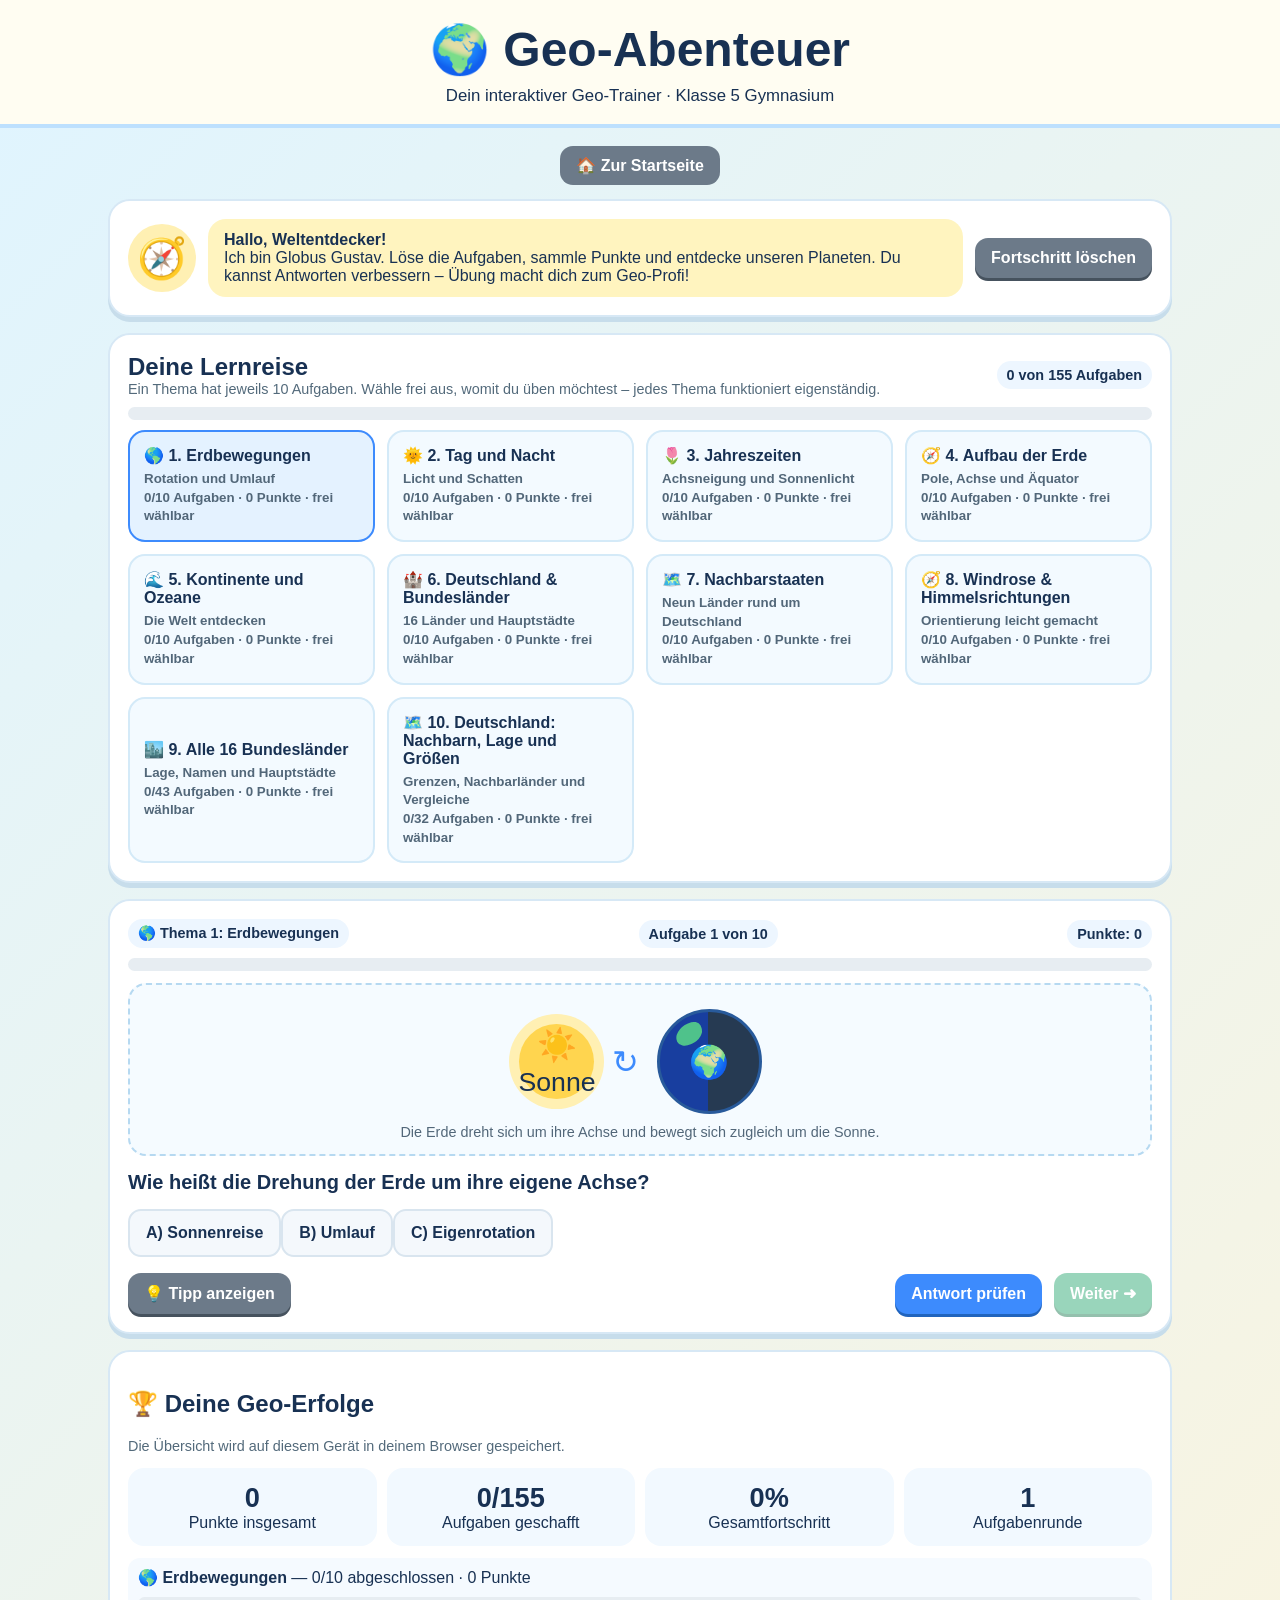
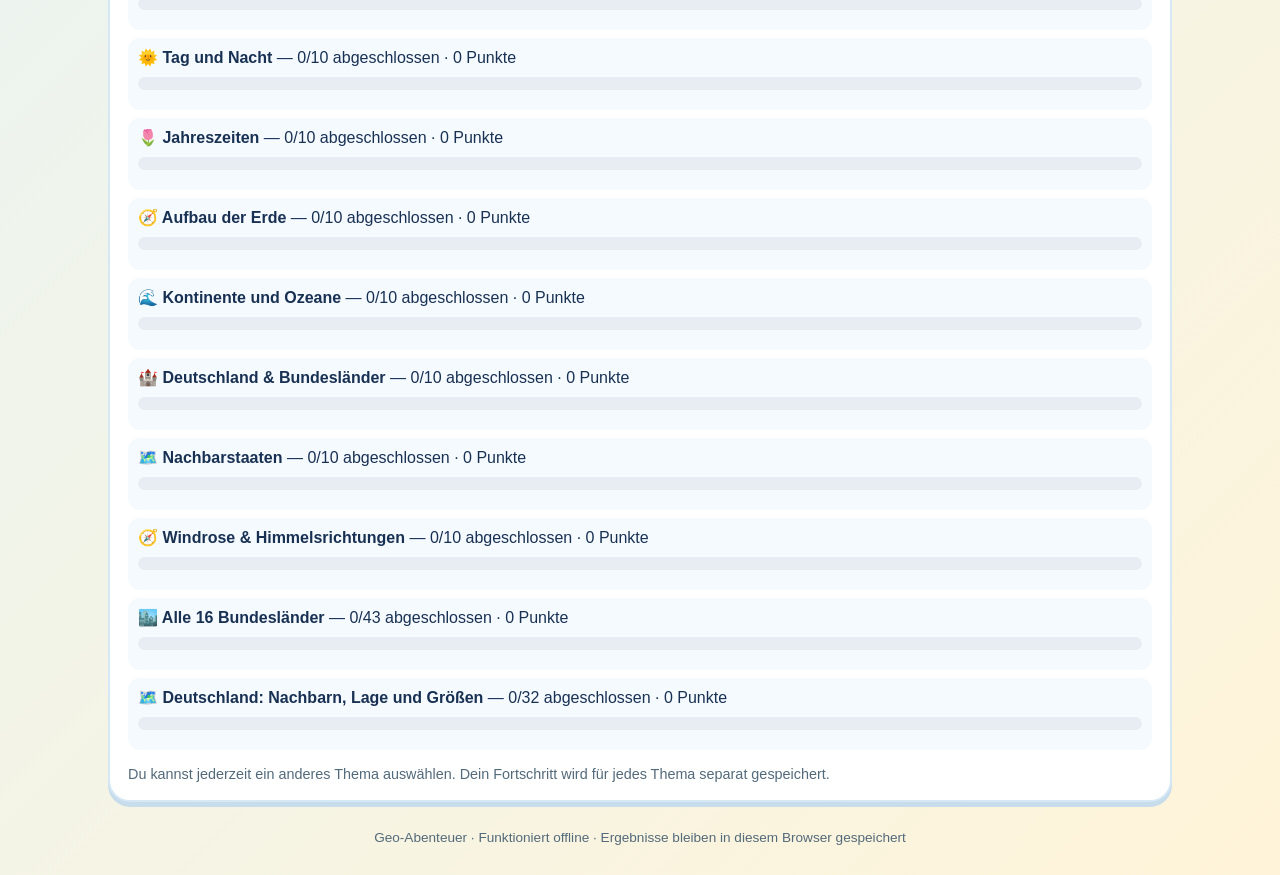
==== commit 8e0ce681: "Add files via upload" ====
--- a/geo.html
+++ b/geo.html
@@ -55,7 +55,7 @@
  <button class="secondary" id="resetBtn" title="Alle gespeicherten Ergebnisse löschen">Fortschritt löschen</button>
 </section>
 <section class="panel">
- <div class="toprow"><div><h2 style="margin:0">Deine Lernreise</h2><div class="smallnote">Ein Thema hat jeweils 10 Aufgaben. Schließe ein Thema ab, um das nächste freizuschalten.</div></div><span class="tag" id="overallTag">0 von 80 Aufgaben</span></div>
+ <div class="toprow"><div><h2 style="margin:0">Deine Lernreise</h2><div class="smallnote">Ein Thema hat jeweils 10 Aufgaben. Wähle frei aus, womit du üben möchtest – jedes Thema funktioniert eigenständig.</div></div><span class="tag" id="overallTag">0 von 80 Aufgaben</span></div>
  <div class="progressbar"><span id="overallBar"></span></div>
  <div class="topics" id="topics"></div>
 </section>
@@ -249,10 +249,10 @@
 const $=id=>document.getElementById(id);
 function save(){try{localStorage.setItem("geoAbenteuerV2",JSON.stringify(state))}catch(e){}}
 function load(){try{const s=JSON.parse(localStorage.getItem("geoAbenteuerV2"));if(s&&s.progress&&s.progress.length===topics.length)state=s}catch(e){}}
-function unlocked(i){return i===0||state.progress[i-1].done>=topics[i-1].items.length}
+function unlocked(i){return true} // Alle Themen sind jederzeit frei wählbar.
 function renderTopics(){
  const el=$("topics");el.innerHTML="";
- topics.forEach((t,i)=>{let p=state.progress[i],b=document.createElement("button");b.className="topic"+(i===state.active?" active":"")+(p.done>=t.items.length?" done":"");b.disabled=!unlocked(i);b.innerHTML=`<strong>${t.icon} ${i+1}. ${t.title} ${p.done>=t.items.length?"✅":""}</strong><small>${t.desc}</small><small>${p.done}/${t.items.length} Aufgaben · ${p.score} Punkte ${!unlocked(i)?"· noch gesperrt":""}</small>`;b.onclick=()=>{state.active=i;state.current=Math.min(state.progress[i].done,t.items.length-1);state.selected=null;state.checked=false;render()};el.appendChild(b)});
+ topics.forEach((t,i)=>{let p=state.progress[i],b=document.createElement("button");b.className="topic"+(i===state.active?" active":"")+(p.done>=t.items.length?" done":"");b.disabled=false;b.innerHTML=`<strong>${t.icon} ${i+1}. ${t.title} ${p.done>=t.items.length?"✅":""}</strong><small>${t.desc}</small><small>${p.done}/${t.items.length} Aufgaben · ${p.score} Punkte · frei wählbar</small>`;b.onclick=()=>{state.active=i;state.current=Math.min(state.progress[i].done,t.items.length-1);state.selected=null;state.checked=false;render()};el.appendChild(b)});
 }
 function currentQ(){let t=topics[state.active],idx=state.questionOrder[state.active][state.current];return t.items[idx]}
 function visualFor(i){
@@ -277,7 +277,7 @@
  let done=state.progress.reduce((a,p)=>a+p.done,0),score=state.progress.reduce((a,p)=>a+p.score,0);$("overallTag").textContent=`${done} von ${topics.reduce((sum,topic)=>sum+topic.items.length,0)} Aufgaben`; $("overallBar").style.width=(done/(topics.reduce((sum,topic)=>sum+topic.items.length,0))*100)+"%";
  $("stats").innerHTML=`<div class="stat"><b>${score}</b>Punkte insgesamt</div><div class="stat"><b>${done}/${topics.reduce((sum,topic)=>sum+topic.items.length,0)}</b>Aufgaben geschafft</div><div class="stat"><b>${Math.round(done/(topics.reduce((sum,topic)=>sum+topic.items.length,0))*100)}%</b>Gesamtfortschritt</div><div class="stat"><b>${state.round}</b>Aufgabenrunde</div>`;
  $("summaryDetails").innerHTML=topics.map((t,i)=>`<div style="margin:8px 0;padding:10px;border-radius:12px;background:#f5faff"><strong>${t.icon} ${t.title}</strong> — ${state.progress[i].done}/${t.items.length} abgeschlossen · ${state.progress[i].score} Punkte<div class="progressbar"><span style="width:${state.progress[i].done/t.items.length*100}%"></span></div></div>`).join("");
- const all=state.progress.every((p,i)=>p.done>=topics[i].items.length);$("newRoundBtn").style.display=all?"inline-block":"none";$("roundMessage").textContent=all?"Fantastisch! Du hast alle Themen abgeschlossen. Jetzt kannst du eine neue Runde starten.":"Schließe alle Themen ab, damit die nächste Aufgabenrunde freigeschaltet wird.";
+ const all=state.progress.every((p,i)=>p.done>=topics[i].items.length);$("newRoundBtn").style.display=all?"inline-block":"none";$("roundMessage").textContent=all?"Fantastisch! Du hast alle Themen abgeschlossen. Jetzt kannst du eine neue Runde starten.":"Du kannst jederzeit ein anderes Thema auswählen. Dein Fortschritt wird für jedes Thema separat gespeichert.";
 }
 function render(){renderTopics();renderQuestion();renderSummary();save()}
 $("hintBtn").onclick=()=>{$("hint").textContent=currentQ()[6]};
@@ -296,9 +296,21 @@
    if(!state.checked){return}
    if(state.selected!==currentQ()[4]){state.checked=false;renderQuestion();return}
  }
- if(state.current<topics[state.active].items.length-1)state.current++;
- else if(p.done>=topics[state.active].items.length&&state.active<topics.length-1&&unlocked(state.active+1)){state.active++;state.current=0}
- else if(p.done<topics[state.active].items.length){$("feedback").className="feedback show bad";$("feedback").textContent="Beantworte diese Aufgabe richtig, bevor du weitergehst.";return}
+ if(state.current<topics[state.active].items.length-1){
+   state.current++;
+ } else {
+   if(p.done>=topics[state.active].items.length){
+     $("feedback").className="feedback show good";
+     $("feedback").textContent="🎉 Thema abgeschlossen! Wähle oben ein anderes Thema oder wiederhole dieses Thema.";
+     $("nextBtn").disabled=true;
+     $("checkBtn").disabled=true;
+     save();
+     return;
+   }
+   $("feedback").className="feedback show bad";
+   $("feedback").textContent="Beantworte diese Aufgabe richtig, bevor du weitergehst.";
+   return;
+ }
  state.selected=null;state.checked=false;render();
 };
 $("newRoundBtn").onclick=()=>{if(!state.progress.every((p,i)=>p.done>=topics[i].items.length))return;state.round++;state.progress=topics.map(()=>({done:0,score:0,answers:[]}));state.questionOrder=topics.map(t=>t.items.map((_,i)=>i).sort(()=>Math.random()-.5));state.active=0;state.current=0;state.selected=null;state.checked=false;render()};
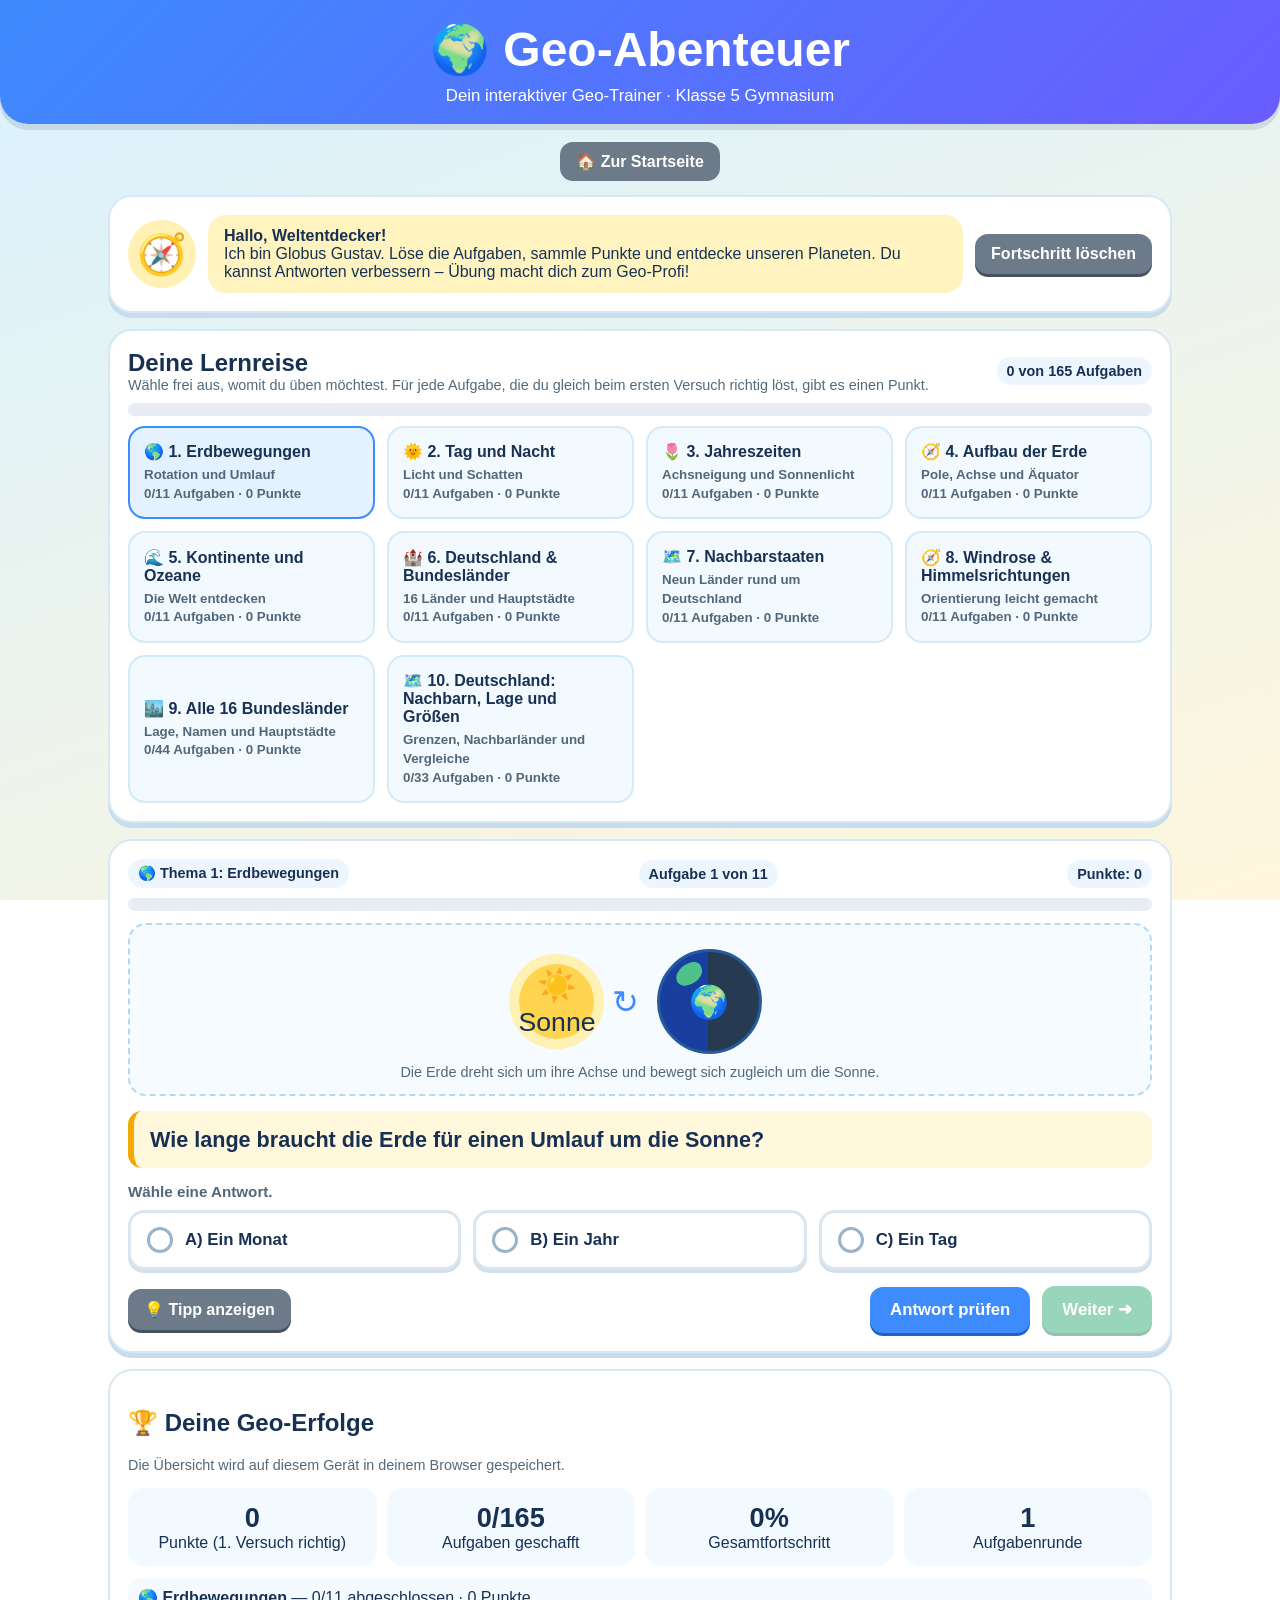
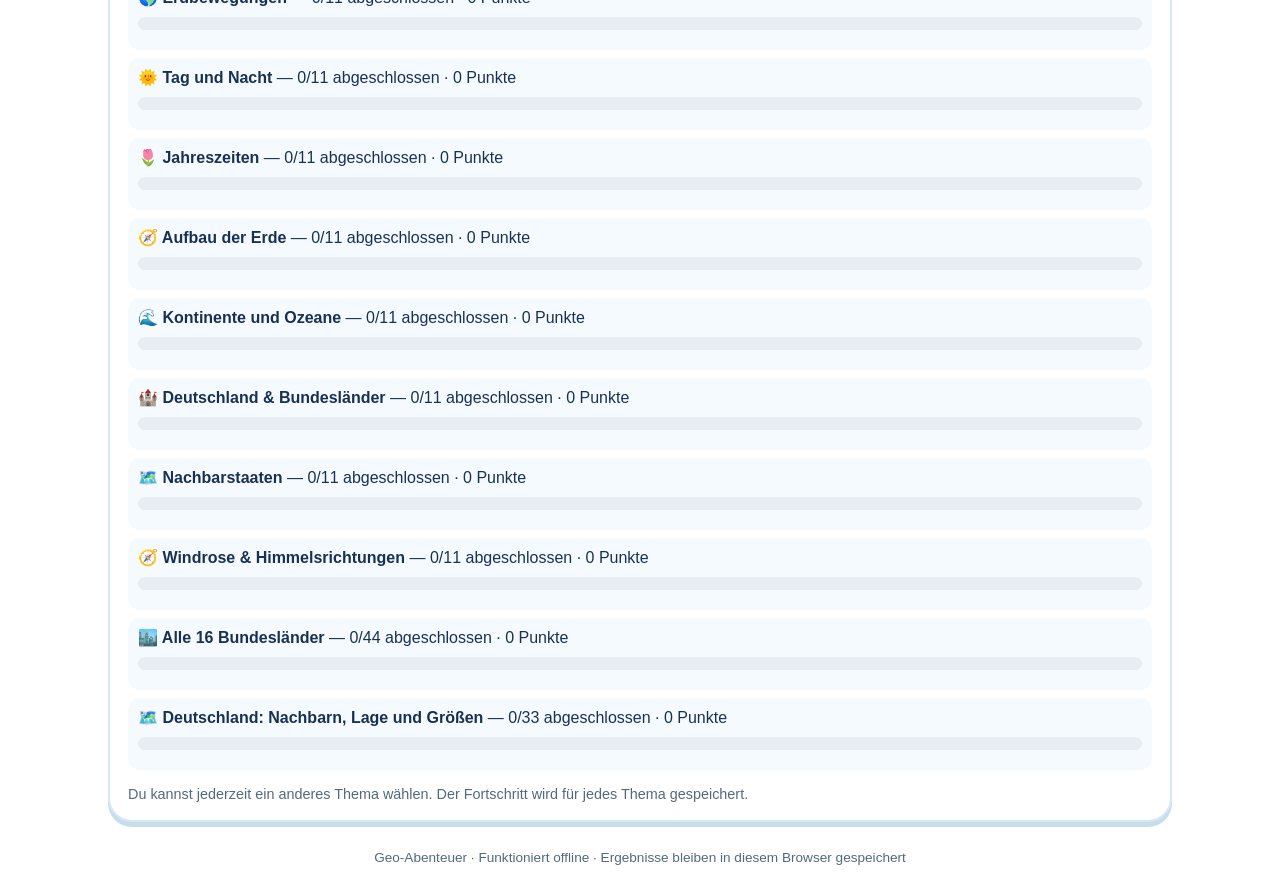
==== commit a1a2fdc4: "Add external stylesheet and script for geo.html" ====
--- a/geo.html
+++ b/geo.html
@@ -45,6 +45,7 @@
 @media(max-width:600px){.wrap{padding:10px}.panel{padding:13px}.question{font-size:1.1rem}}
 </style>
 </head>
+<link rel="stylesheet" href="geo-neu.css">
 <body>
 <header><h1>🌍 Geo-Abenteuer</h1><p>Dein interaktiver Geo-Trainer · Klasse 5 Gymnasium</p></header>
 <main class="wrap">
@@ -317,5 +318,6 @@
 $("resetBtn").onclick=()=>{if(confirm("Möchtest du wirklich alle gespeicherten Ergebnisse löschen?")){localStorage.removeItem("geoAbenteuerV2");state={round:1,active:0,progress:topics.map(()=>({done:0,score:0,answers:[]})),questionOrder:topics.map(t=>t.items.map((_,i)=>i)),current:0,selected:null,checked:false};render()}};
 load();render();
 </script>
+<script src="geo-neu.js"></script>
 </body>
 </html>
--- a/geo-neu.css
+++ b/geo-neu.css
@@ -0,0 +1,44 @@
+/* geo-neu.css – Design-Verbesserungen für geo.html (nach dem alten <style> einbinden) */
+body{background:linear-gradient(160deg,#d8f1ff 0%,#fff6dc 100%) fixed}
+header{background:linear-gradient(135deg,#3d8bfd,#6a5cff);border-bottom:0;border-radius:0 0 28px 28px;box-shadow:0 6px 0 rgba(24,49,83,.12)}
+header h1,header p{color:#fff}
+.panel{border-radius:24px}
+.topic{transition:transform .12s,border-color .12s}
+.topic:hover{transform:translateY(-2px);border-color:#3d8bfd}
+
+.question{font-size:1.35rem;line-height:1.35;background:#fff8dc;border-left:6px solid #f2a900;border-radius:14px;padding:14px 16px}
+.instr{font-size:.95rem;font-weight:bold;color:#526779;margin-bottom:10px}
+.instr.multi{color:#8a5a00;background:#fff4bf;display:inline-block;padding:6px 12px;border-radius:99px}
+
+.answers{grid-template-columns:repeat(auto-fit,minmax(240px,1fr));gap:12px}
+.answer{display:flex;align-items:center;gap:12px;width:100%;min-height:60px;padding:14px 16px;font-size:1.05rem;text-align:left;color:var(--ink);background:#fff;border:3px solid #d9e5ef;border-radius:16px;box-shadow:0 3px 0 #d3e0eb}
+.answer:hover:not(:disabled){border-color:#3d8bfd;background:#f0f7ff}
+.answer .mark{flex:0 0 26px;height:26px;border:3px solid #9bb3c7;border-radius:50%;background:#fff}
+.answers.multi .answer .mark{border-radius:7px}
+.answer .txt{flex:1}
+.answer .badge{font-size:.85rem;font-weight:bold;white-space:nowrap}
+.answer:disabled:not(.correct):not(.wrong){opacity:.5}
+
+.answer.chosen{border-color:#3d8bfd;background:#e3f1ff}
+.answer.chosen .mark{background:#3d8bfd;border-color:#3d8bfd;box-shadow:inset 0 0 0 4px #fff}
+
+.answer.correct,.answer.correct:disabled{opacity:1;border-color:#20a46b;background:#dcfbe9;box-shadow:0 3px 0 #14764b;animation:pop .35s}
+.answer.correct .mark{background:#20a46b;border-color:#20a46b;box-shadow:inset 0 0 0 4px #dcfbe9}
+.answer.correct .badge{color:#0d6a40}
+
+.answer.wrong,.answer.wrong:disabled{opacity:1;border-color:#e5533d;background:#ffe6e0;box-shadow:0 3px 0 #b73a27;animation:shake .4s}
+.answer.wrong .mark{background:#e5533d;border-color:#e5533d;box-shadow:inset 0 0 0 4px #ffe6e0}
+.answer.wrong .badge{color:#a3301f}
+.answer.wrong .txt{text-decoration:line-through;text-decoration-thickness:2px}
+
+.feedback{font-size:1.1rem;border-radius:16px;padding:16px 18px}
+.feedback.good{background:#dcfbe9;border:3px solid #20a46b;color:#0d4f32}
+.feedback.bad{background:#ffe6e0;border:3px solid #e5533d;color:#7a2417}
+.feedback .head{display:block;font-size:1.4rem;margin-bottom:4px}
+
+#checkBtn,#nextBtn,#showBtn{padding:13px 20px;font-size:1.05rem}
+
+@keyframes pop{0%{transform:scale(.96)}60%{transform:scale(1.03)}100%{transform:scale(1)}}
+@keyframes shake{0%,100%{transform:translateX(0)}25%{transform:translateX(-6px)}75%{transform:translateX(6px)}}
+@media(prefers-reduced-motion:reduce){.answer,.topic{animation:none!important;transition:none!important}}
+@media(max-width:600px){.answers{grid-template-columns:1fr}.question{font-size:1.15rem}#checkBtn,#nextBtn{flex:1}}
